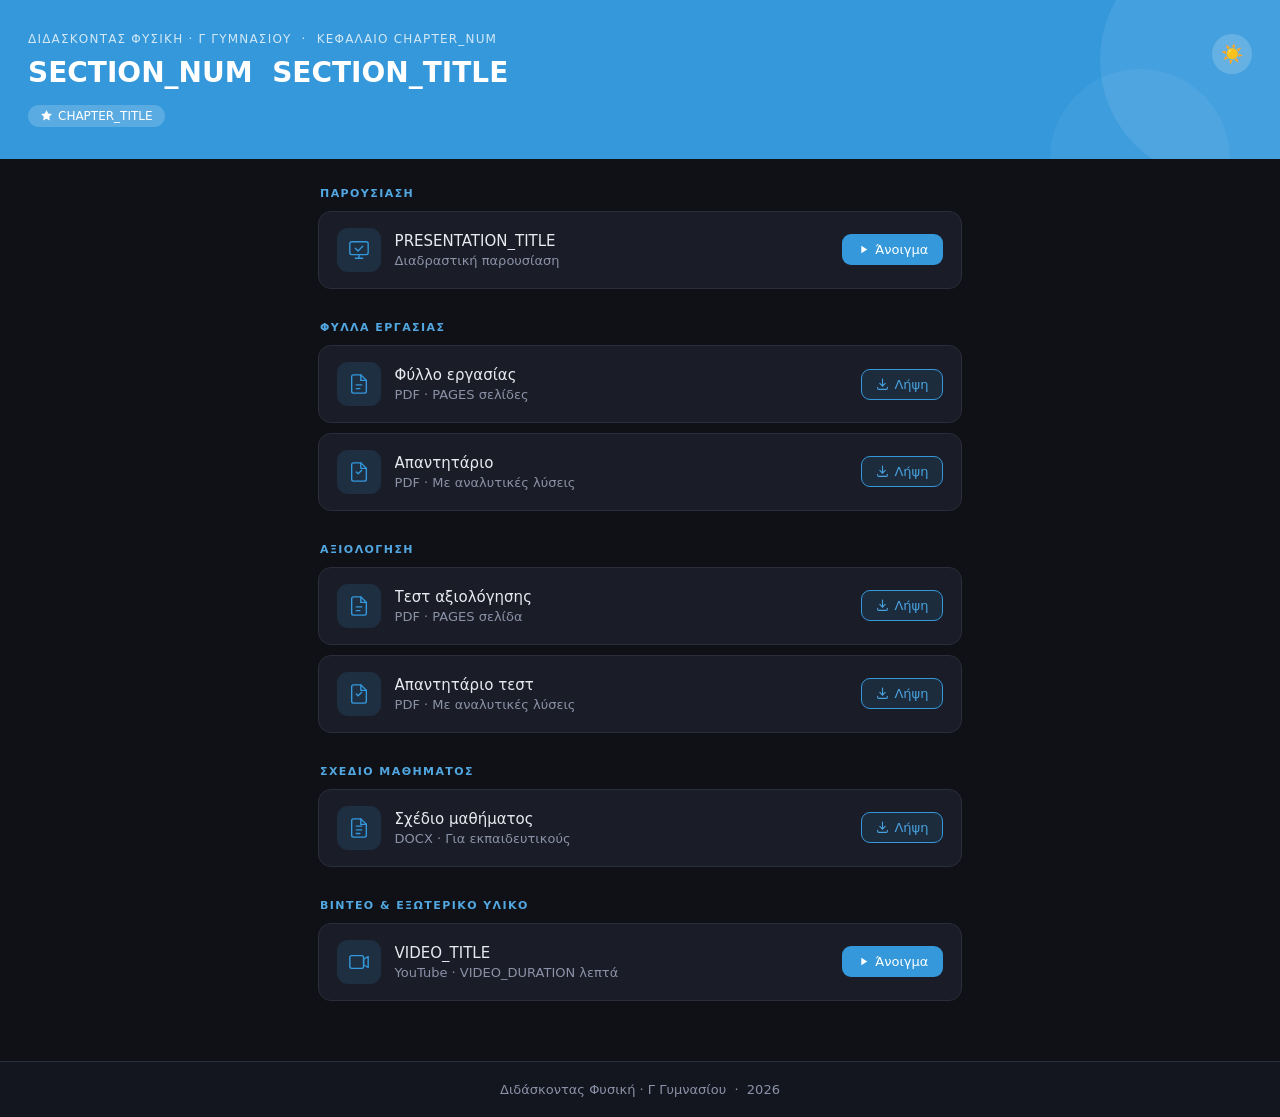
==== Template/index.html @ ab3e8b10 "new template - update 05-01 index" ====
<!DOCTYPE html>
<html lang="el" data-theme="dark">
<head>
<meta charset="UTF-8">
<meta name="viewport" content="width=device-width, initial-scale=1.0">
<title>SECTION_NUM SECTION_TITLE — Διδάσκοντας Φυσική · Γ Γυμνασίου</title>
<style>
  /* =====================================================
     ΟΔΗΓΙΕΣ ΠΡΟΣΑΡΜΟΓΗΣ
     =====================================================
     1. Άλλαξε το --chapter-color με το χρώμα του κεφαλαίου
     2. Συμπλήρωσε τα CHAPTER_* και SECTION_* placeholders
     3. Συμπλήρωσε τα αρχεία στα αντίστοιχα <ul> sections
     4. Διέγραψε sections που δεν χρειάζεσαι

     ΧΡΩΜΑΤΑ ΚΕΦΑΛΑΙΩΝ (από template.tex):
       Κεφ. 1: #3498DB  (Μπλε)
       Κεφ. 2: #2ECC71  (Πράσινο)
       Κεφ. 3: #E74C3C  (Κόκκινο)
       Κεφ. 4: #9B59B6  (Μοβ)
       Κεφ. 5: #F1C40F  (Κίτρινο)  → text dark: #7a6200
       Κεφ. 6: #E67E22  (Πορτοκαλί)
       Κεφ. 7: #1ABC9C  (Τιρκουάζ)
       Κεφ. 8: #EC7063  (Κοραλί)
  ===================================================== */

  :root {
    --chapter-color: #3498DB; /* ← ΑΛΛΑΞΕ ΕΔΩ */
  }

  /* ── LIGHT THEME ── */
  [data-theme="light"] {
    --bg:            #f0f2f5;
    --bg-card:       #ffffff;
    --bg-footer:     #ffffff;
    --border:        #e2e5ea;
    --text-primary:  #1a1a2e;
    --text-secondary:#6b7280;
    --text-label:    color-mix(in srgb, var(--chapter-color) 75%, #000);
    --shadow-hover:  color-mix(in srgb, var(--chapter-color) 15%, transparent);
    --btn-sec-text:  color-mix(in srgb, var(--chapter-color) 75%, #000);
    --btn-sec-bg:    color-mix(in srgb, var(--chapter-color) 10%, #fff);
    --icon-bg:       color-mix(in srgb, var(--chapter-color) 12%, #fff);
  }

  /* ── DARK THEME ── */
  [data-theme="dark"] {
    --bg:            #0f1117;
    --bg-card:       #1a1d27;
    --bg-footer:     #13151f;
    --border:        #2a2d3a;
    --text-primary:  #e8eaf0;
    --text-secondary:#8b92a8;
    --text-label:    color-mix(in srgb, var(--chapter-color) 85%, #fff);
    --shadow-hover:  color-mix(in srgb, var(--chapter-color) 20%, transparent);
    --btn-sec-text:  color-mix(in srgb, var(--chapter-color) 90%, #fff);
    --btn-sec-bg:    color-mix(in srgb, var(--chapter-color) 12%, #1a1d27);
    --icon-bg:       color-mix(in srgb, var(--chapter-color) 15%, #1a1d27);
  }

  *, *::before, *::after { box-sizing: border-box; margin: 0; padding: 0; }

  body {
    font-family: 'Segoe UI', system-ui, -apple-system, sans-serif;
    background: var(--bg);
    color: var(--text-primary);
    min-height: 100vh;
    display: flex;
    flex-direction: column;
    transition: background 0.25s, color 0.25s;
    font-size: 16px;
  }

  /* ── HEADER ── */
  .header {
    background: var(--chapter-color);
    color: #fff;
    padding: 2rem 1.75rem 2rem;
    position: relative;
    overflow: hidden;
  }

  /* Κεφ. 5 (κίτρινο): πρόσθεσε class="header header-dark-text" */
  .header-dark-text,
  .header-dark-text .badge { color: #7a6200; }
  .header-dark-text .badge { background: rgba(0,0,0,0.12); }
  .header-dark-text .theme-toggle { background: rgba(0,0,0,0.12); }

  .header::before {
    content: '';
    position: absolute;
    right: -60px; top: -60px;
    width: 240px; height: 240px;
    border-radius: 50%;
    background: rgba(255,255,255,0.08);
    pointer-events: none;
  }
  .header::after {
    content: '';
    position: absolute;
    right: 50px; bottom: -90px;
    width: 180px; height: 180px;
    border-radius: 50%;
    background: rgba(255,255,255,0.05);
    pointer-events: none;
  }

  .header-top {
    display: flex;
    justify-content: space-between;
    align-items: flex-start;
    gap: 1rem;
  }

  .header-text { flex: 1; position: relative; }

  .breadcrumb {
    font-size: 12px;
    letter-spacing: 0.1em;
    text-transform: uppercase;
    opacity: 0.78;
    margin-bottom: 0.55rem;
  }

  .header h1 {
    font-size: clamp(1.25rem, 4.5vw, 1.75rem);
    font-weight: 600;
    line-height: 1.3;
  }

  .header-meta {
    display: flex;
    align-items: center;
    gap: 0.5rem;
    margin-top: 0.85rem;
    position: relative;
  }

  .badge {
    display: inline-flex;
    align-items: center;
    gap: 5px;
    background: rgba(255,255,255,0.18);
    border-radius: 20px;
    padding: 4px 12px;
    font-size: 12px;
    font-weight: 500;
    color: #fff;
  }

  /* ── DARK/LIGHT TOGGLE ── */
  .theme-toggle {
    flex-shrink: 0;
    position: relative;
    z-index: 1;
    background: rgba(255,255,255,0.18);
    border: none;
    border-radius: 50%;
    width: 40px; height: 40px;
    cursor: pointer;
    display: flex;
    align-items: center;
    justify-content: center;
    font-size: 18px;
    transition: background 0.2s, transform 0.2s;
    margin-top: 2px;
  }
  .theme-toggle:hover {
    background: rgba(255,255,255,0.28);
    transform: scale(1.08);
  }

  /* ── MAIN ── */
  main {
    flex: 1;
    padding: 1.75rem;
    max-width: 700px;
    width: 100%;
    margin: 0 auto;
  }

  .section-group { margin-bottom: 2rem; }

  .section-label {
    font-size: 11px;
    font-weight: 700;
    letter-spacing: 0.13em;
    text-transform: uppercase;
    color: var(--text-label);
    margin-bottom: 0.7rem;
    padding-left: 2px;
  }

  /* ── FILE CARDS ── */
  .file-list {
    list-style: none;
    display: flex;
    flex-direction: column;
    gap: 0.6rem;
  }

  .file-card {
    background: var(--bg-card);
    border: 1px solid var(--border);
    border-radius: 13px;
    padding: 1rem 1.1rem;
    display: flex;
    align-items: center;
    gap: 14px;
    transition: border-color 0.15s, box-shadow 0.15s, background 0.25s;
  }

  .file-card:hover {
    border-color: var(--chapter-color);
    box-shadow: 0 2px 16px var(--shadow-hover);
  }

  .file-icon {
    width: 44px; height: 44px;
    border-radius: 11px;
    display: flex; align-items: center; justify-content: center;
    flex-shrink: 0;
    background: var(--icon-bg);
    transition: background 0.25s;
  }
  .file-icon svg { width: 22px; height: 22px; }

  .file-info { flex: 1; min-width: 0; }

  .file-name {
    font-size: 15px;
    font-weight: 500;
    color: var(--text-primary);
    white-space: nowrap;
    overflow: hidden;
    text-overflow: ellipsis;
    transition: color 0.25s;
  }

  .file-desc {
    font-size: 13px;
    color: var(--text-secondary);
    margin-top: 3px;
    transition: color 0.25s;
  }

  .file-actions { display: flex; gap: 7px; flex-shrink: 0; }

  .btn {
    display: inline-flex;
    align-items: center;
    gap: 5px;
    border-radius: 9px;
    padding: 7px 14px;
    font-size: 13px;
    font-weight: 500;
    cursor: pointer;
    text-decoration: none;
    transition: all 0.15s;
    white-space: nowrap;
    border: 1px solid transparent;
  }

  .btn-primary {
    background: var(--chapter-color);
    color: #fff;
  }
  .btn-primary:hover { filter: brightness(1.1); }

  .btn-secondary {
    background: var(--btn-sec-bg);
    color: var(--btn-sec-text);
    border-color: var(--chapter-color);
  }
  .btn-secondary:hover { filter: brightness(1.08); }

  /* ── FOOTER ── */
  footer {
    text-align: center;
    padding: 1.25rem;
    font-size: 13px;
    color: var(--text-secondary);
    border-top: 1px solid var(--border);
    background: var(--bg-footer);
    transition: background 0.25s, color 0.25s, border-color 0.25s;
  }
  footer a { color: var(--text-secondary); text-decoration: none; }
  footer a:hover { color: var(--chapter-color); }

  /* ── RESPONSIVE ── */
  @media (max-width: 480px) {
    .header { padding: 1.5rem 1.25rem; }
    main { padding: 1.25rem; }
    .file-name { font-size: 14px; }
    .btn { padding: 6px 11px; font-size: 12px; }
    .file-icon { width: 40px; height: 40px; }
  }
</style>
</head>
<body>

<!-- =====================================================
     HEADER
     Άλλαξε: CHAPTER_NUM, CHAPTER_TITLE, SECTION_NUM, SECTION_TITLE
     Για κεφ. 5 (κίτρινο): <header class="header header-dark-text">
     ===================================================== -->
<header class="header">
  <div class="header-top">
    <div class="header-text">
      <div class="breadcrumb">
        Διδάσκοντας Φυσική · Γ Γυμνασίου &nbsp;·&nbsp; Κεφάλαιο CHAPTER_NUM
      </div>
      <h1>SECTION_NUM &nbsp;SECTION_TITLE</h1>
      <div class="header-meta">
        <span class="badge">
          <svg viewBox="0 0 24 24" fill="none" width="13" height="13">
            <path d="M12 2l3.09 6.26L22 9.27l-5 4.87 1.18 6.88L12 17.77l-6.18 3.25L7 14.14 2 9.27l6.91-1.01L12 2z"
                  fill="currentColor"/>
          </svg>
          CHAPTER_TITLE
        </span>
      </div>
    </div>
    <button class="theme-toggle" id="themeToggle"
            aria-label="Εναλλαγή θέματος" title="Φωτεινό / Σκούρο">
      ☀️
    </button>
  </div>
</header>

<!-- =====================================================
     ΠΕΡΙΕΧΟΜΕΝΟ
     - Διέγραψε sections που δεν χρειάζεσαι
     - Παρουσιάσεις → btn-primary + "Άνοιγμα"
     - Downloadable  → btn-secondary + "Λήψη" + download attribute
     - Εξωτερικά     → btn-primary + target="_blank"
     ===================================================== -->
<main>

  <!-- ΠΑΡΟΥΣΙΑΣΗ (reveal.js) -->
  <div class="section-group">
    <div class="section-label">Παρουσίαση</div>
    <ul class="file-list">

      <li class="file-card">
        <div class="file-icon">
          <svg viewBox="0 0 24 24" fill="none">
            <rect x="2" y="3" width="20" height="14" rx="2"
                  stroke="var(--chapter-color)" stroke-width="1.5"/>
            <path d="M8 21h8M12 17v4"
                  stroke="var(--chapter-color)" stroke-width="1.5" stroke-linecap="round"/>
            <path d="M8 10l3 3 5-5"
                  stroke="var(--chapter-color)" stroke-width="1.5" stroke-linecap="round" stroke-linejoin="round"/>
          </svg>
        </div>
        <div class="file-info">
          <div class="file-name">PRESENTATION_TITLE</div>
          <div class="file-desc">Διαδραστική παρουσίαση</div>
        </div>
        <div class="file-actions">
          <a href="presentation.html" class="btn btn-primary">
            <svg viewBox="0 0 24 24" fill="currentColor" width="13" height="13">
              <path d="M8 5v14l11-7z"/>
            </svg>
            Άνοιγμα
          </a>
        </div>
      </li>

    </ul>
  </div>

  <!-- ΦΥΛΛΑ ΕΡΓΑΣΙΑΣ -->
  <div class="section-group">
    <div class="section-label">Φύλλα εργασίας</div>
    <ul class="file-list">

      <li class="file-card">
        <div class="file-icon">
          <svg viewBox="0 0 24 24" fill="none">
            <path d="M14 2H6a2 2 0 00-2 2v16a2 2 0 002 2h12a2 2 0 002-2V8z"
                  stroke="var(--chapter-color)" stroke-width="1.5"/>
            <path d="M14 2v6h6M9 13h6M9 17h4"
                  stroke="var(--chapter-color)" stroke-width="1.5" stroke-linecap="round"/>
          </svg>
        </div>
        <div class="file-info">
          <div class="file-name">Φύλλο εργασίας</div>
          <div class="file-desc">PDF · PAGES σελίδες</div>
        </div>
        <div class="file-actions">
          <a href="worksheet.pdf" download class="btn btn-secondary">
            <svg viewBox="0 0 24 24" fill="none" width="13" height="13"
                 stroke="currentColor" stroke-width="2" stroke-linecap="round">
              <path d="M12 2v13M7 10l5 5 5-5M3 17v2a2 2 0 002 2h14a2 2 0 002-2v-2"/>
            </svg>
            Λήψη
          </a>
        </div>
      </li>

      <li class="file-card">
        <div class="file-icon">
          <svg viewBox="0 0 24 24" fill="none">
            <path d="M14 2H6a2 2 0 00-2 2v16a2 2 0 002 2h12a2 2 0 002-2V8z"
                  stroke="var(--chapter-color)" stroke-width="1.5"/>
            <path d="M14 2v6h6M9 12l2 2 4-4"
                  stroke="var(--chapter-color)" stroke-width="1.5" stroke-linecap="round" stroke-linejoin="round"/>
          </svg>
        </div>
        <div class="file-info">
          <div class="file-name">Απαντητάριο</div>
          <div class="file-desc">PDF · Με αναλυτικές λύσεις</div>
        </div>
        <div class="file-actions">
          <a href="worksheet-answers.pdf" download class="btn btn-secondary">
            <svg viewBox="0 0 24 24" fill="none" width="13" height="13"
                 stroke="currentColor" stroke-width="2" stroke-linecap="round">
              <path d="M12 2v13M7 10l5 5 5-5M3 17v2a2 2 0 002 2h14a2 2 0 002-2v-2"/>
            </svg>
            Λήψη
          </a>
        </div>
      </li>

    </ul>
  </div>

  <!-- ΑΞΙΟΛΟΓΗΣΗ -->
  <div class="section-group">
    <div class="section-label">Αξιολόγηση</div>
    <ul class="file-list">

      <li class="file-card">
        <div class="file-icon">
          <svg viewBox="0 0 24 24" fill="none">
            <path d="M14 2H6a2 2 0 00-2 2v16a2 2 0 002 2h12a2 2 0 002-2V8z"
                  stroke="var(--chapter-color)" stroke-width="1.5"/>
            <path d="M14 2v6h6M9 13h6M9 17h4"
                  stroke="var(--chapter-color)" stroke-width="1.5" stroke-linecap="round"/>
          </svg>
        </div>
        <div class="file-info">
          <div class="file-name">Τεστ αξιολόγησης</div>
          <div class="file-desc">PDF · PAGES σελίδα</div>
        </div>
        <div class="file-actions">
          <a href="test.pdf" download class="btn btn-secondary">
            <svg viewBox="0 0 24 24" fill="none" width="13" height="13"
                 stroke="currentColor" stroke-width="2" stroke-linecap="round">
              <path d="M12 2v13M7 10l5 5 5-5M3 17v2a2 2 0 002 2h14a2 2 0 002-2v-2"/>
            </svg>
            Λήψη
          </a>
        </div>
      </li>

      <li class="file-card">
        <div class="file-icon">
          <svg viewBox="0 0 24 24" fill="none">
            <path d="M14 2H6a2 2 0 00-2 2v16a2 2 0 002 2h12a2 2 0 002-2V8z"
                  stroke="var(--chapter-color)" stroke-width="1.5"/>
            <path d="M14 2v6h6M9 12l2 2 4-4"
                  stroke="var(--chapter-color)" stroke-width="1.5" stroke-linecap="round" stroke-linejoin="round"/>
          </svg>
        </div>
        <div class="file-info">
          <div class="file-name">Απαντητάριο τεστ</div>
          <div class="file-desc">PDF · Με αναλυτικές λύσεις</div>
        </div>
        <div class="file-actions">
          <a href="test-answers.pdf" download class="btn btn-secondary">
            <svg viewBox="0 0 24 24" fill="none" width="13" height="13"
                 stroke="currentColor" stroke-width="2" stroke-linecap="round">
              <path d="M12 2v13M7 10l5 5 5-5M3 17v2a2 2 0 002 2h14a2 2 0 002-2v-2"/>
            </svg>
            Λήψη
          </a>
        </div>
      </li>

    </ul>
  </div>

  <!-- ΣΧΕΔΙΟ ΜΑΘΗΜΑΤΟΣ -->
  <div class="section-group">
    <div class="section-label">Σχέδιο μαθήματος</div>
    <ul class="file-list">

      <li class="file-card">
        <div class="file-icon">
          <svg viewBox="0 0 24 24" fill="none">
            <path d="M14 2H6a2 2 0 00-2 2v16a2 2 0 002 2h12a2 2 0 002-2V8z"
                  stroke="var(--chapter-color)" stroke-width="1.5"/>
            <path d="M14 2v6h6M9 10h6M9 14h6M9 18h4"
                  stroke="var(--chapter-color)" stroke-width="1.5" stroke-linecap="round"/>
          </svg>
        </div>
        <div class="file-info">
          <div class="file-name">Σχέδιο μαθήματος</div>
          <div class="file-desc">DOCX · Για εκπαιδευτικούς</div>
        </div>
        <div class="file-actions">
          <a href="lesson-plan.docx" download class="btn btn-secondary">
            <svg viewBox="0 0 24 24" fill="none" width="13" height="13"
                 stroke="currentColor" stroke-width="2" stroke-linecap="round">
              <path d="M12 2v13M7 10l5 5 5-5M3 17v2a2 2 0 002 2h14a2 2 0 002-2v-2"/>
            </svg>
            Λήψη
          </a>
        </div>
      </li>

    </ul>
  </div>

  <!-- ΒΙΝΤΕΟ / ΕΞΩΤΕΡΙΚΟ ΥΛΙΚΟ -->
  <div class="section-group">
    <div class="section-label">Βίντεο &amp; Εξωτερικό υλικό</div>
    <ul class="file-list">

      <li class="file-card">
        <div class="file-icon">
          <svg viewBox="0 0 24 24" fill="none">
            <rect x="2" y="5" width="15" height="14" rx="2"
                  stroke="var(--chapter-color)" stroke-width="1.5"/>
            <path d="M17 9l5-3v12l-5-3V9z"
                  stroke="var(--chapter-color)" stroke-width="1.5" stroke-linejoin="round"/>
          </svg>
        </div>
        <div class="file-info">
          <div class="file-name">VIDEO_TITLE</div>
          <div class="file-desc">YouTube · VIDEO_DURATION λεπτά</div>
        </div>
        <div class="file-actions">
          <a href="VIDEO_URL" target="_blank" rel="noopener" class="btn btn-primary">
            <svg viewBox="0 0 24 24" fill="currentColor" width="13" height="13">
              <path d="M8 5v14l11-7z"/>
            </svg>
            Άνοιγμα
          </a>
        </div>
      </li>

    </ul>
  </div>

</main>

<footer>
  <a href="https://emnik.github.io/physics-gym-c/">Διδάσκοντας Φυσική · Γ Γυμνασίου</a>
  &nbsp;·&nbsp; 2026
</footer>

<script>
  const toggle = document.getElementById('themeToggle');
  const html   = document.documentElement;

  // Φόρτωση αποθηκευμένης προτίμησης — αλλιώς dark (default)
  const saved = localStorage.getItem('pgc-theme');
  if (saved) {
    html.setAttribute('data-theme', saved);
  }
  // Ενημέρωση εικονιδίου με βάση το τρέχον theme
  toggle.textContent = html.getAttribute('data-theme') === 'dark' ? '☀️' : '🌙';

  toggle.addEventListener('click', () => {
    const current = html.getAttribute('data-theme');
    const next    = current === 'dark' ? 'light' : 'dark';
    html.setAttribute('data-theme', next);
    toggle.textContent = next === 'dark' ? '☀️' : '🌙';
    localStorage.setItem('pgc-theme', next);
  });
</script>

</body>
</html>
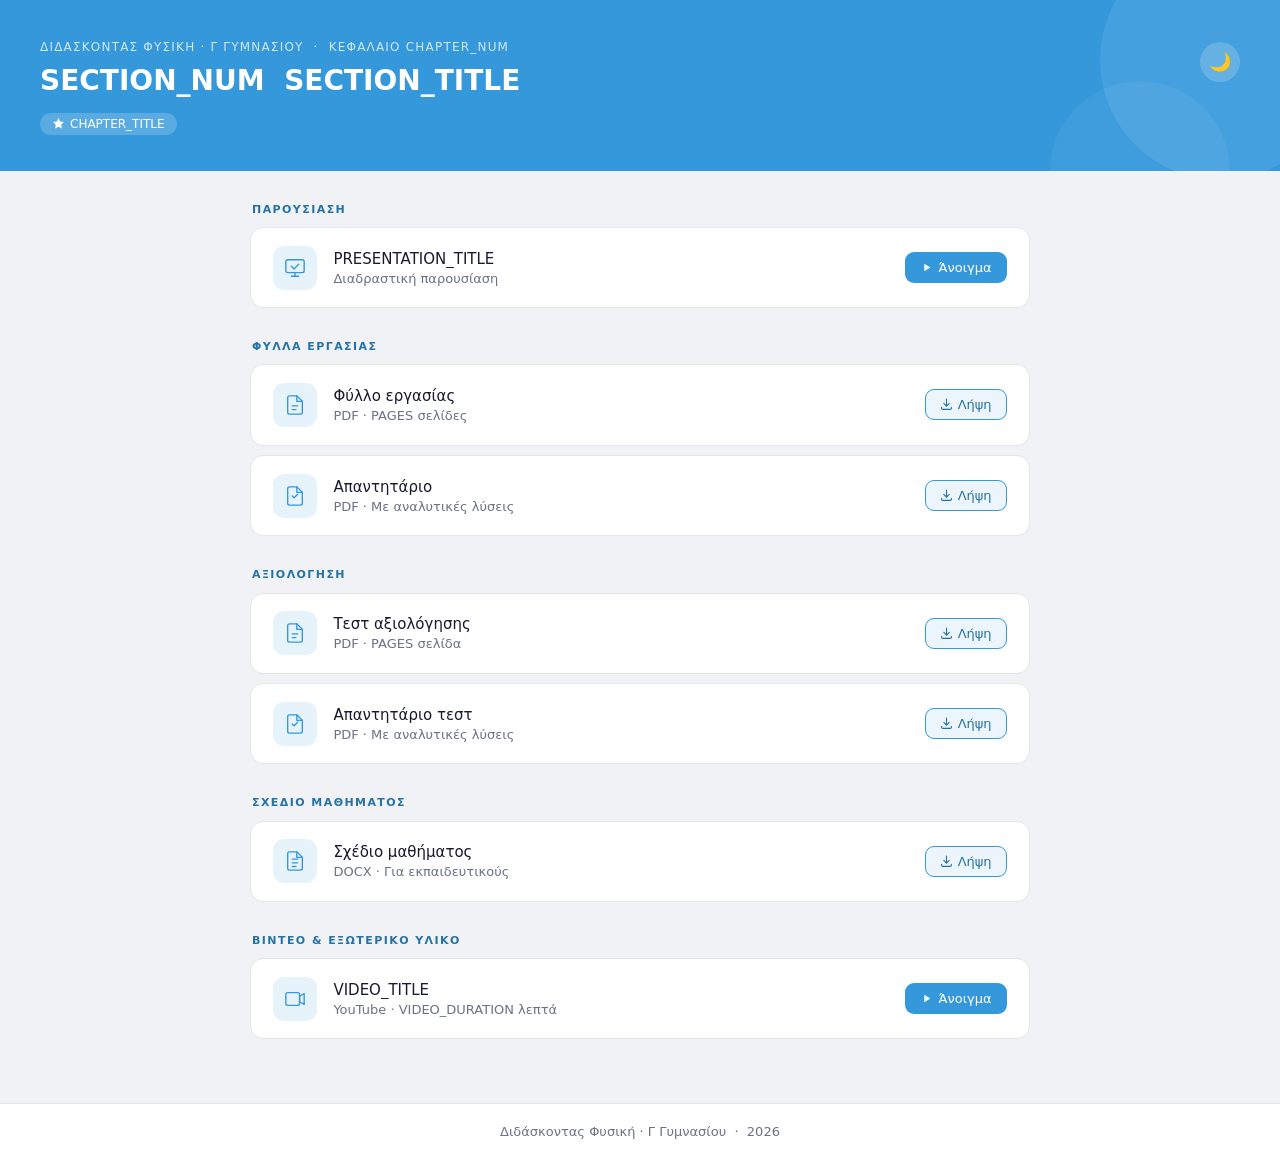
==== commit 6df37d06: "template updated - 05-01 index updated" ====
--- a/Template/index.html
+++ b/Template/index.html
@@ -1,5 +1,5 @@
 <!DOCTYPE html>
-<html lang="el" data-theme="dark">
+<html lang="el">
 <head>
 <meta charset="UTF-8">
 <meta name="viewport" content="width=device-width, initial-scale=1.0">
@@ -68,8 +68,9 @@
     display: flex;
     flex-direction: column;
     transition: background 0.25s, color 0.25s;
-    font-size: 16px;
-  }
+    font-size: 15px;
+  }
+  @media (min-width: 600px) { body { font-size: 16px; } }
 
   /* ── HEADER ── */
   .header {
@@ -79,8 +80,11 @@
     position: relative;
     overflow: hidden;
   }
-
-  /* Κεφ. 5 (κίτρινο): πρόσθεσε class="header header-dark-text" */
+  @media (min-width: 600px) {
+    .header { padding: 2.5rem 2.5rem 2.25rem; }
+    .header h1 { font-size: 2rem; }
+    .breadcrumb { font-size: 13px; }
+  }
   .header-dark-text,
   .header-dark-text .badge { color: #7a6200; }
   .header-dark-text .badge { background: rgba(0,0,0,0.12); }
@@ -173,10 +177,13 @@
   /* ── MAIN ── */
   main {
     flex: 1;
-    padding: 1.75rem;
-    max-width: 700px;
+    padding: 1.5rem;
+    max-width: 860px;
     width: 100%;
     margin: 0 auto;
+  }
+  @media (min-width: 600px) {
+    main { padding: 2rem 2.5rem; }
   }
 
   .section-group { margin-bottom: 2rem; }
@@ -208,6 +215,13 @@
     align-items: center;
     gap: 14px;
     transition: border-color 0.15s, box-shadow 0.15s, background 0.25s;
+  }
+  @media (min-width: 600px) {
+    .file-card { padding: 1.1rem 1.4rem; gap: 16px; }
+    .file-name { font-size: 16px; }
+    .file-desc { font-size: 14px; }
+    .file-icon { width: 48px; height: 48px; border-radius: 12px; }
+    .btn       { padding: 8px 16px; font-size: 14px; }
   }
 
   .file-card:hover {
@@ -556,13 +570,22 @@
   const toggle = document.getElementById('themeToggle');
   const html   = document.documentElement;
 
-  // Φόρτωση αποθηκευμένης προτίμησης — αλλιώς dark (default)
-  const saved = localStorage.getItem('pgc-theme');
-  if (saved) {
-    html.setAttribute('data-theme', saved);
-  }
-  // Ενημέρωση εικονιδίου με βάση το τρέχον theme
-  toggle.textContent = html.getAttribute('data-theme') === 'dark' ? '☀️' : '🌙';
+  // Προτεραιότητα: 1) αποθηκευμένη επιλογή χρήστη, 2) ρύθμιση συσκευής
+  const saved  = localStorage.getItem('pgc-theme');
+  const system = window.matchMedia('(prefers-color-scheme: dark)').matches ? 'dark' : 'light';
+  const active = saved || system;
+
+  html.setAttribute('data-theme', active);
+  toggle.textContent = active === 'dark' ? '☀️' : '🌙';
+
+  // Αν αλλάξουν οι ρυθμίσεις συσκευής και ο χρήστης δεν έχει επιλέξει χειροκίνητα
+  window.matchMedia('(prefers-color-scheme: dark)').addEventListener('change', e => {
+    if (!localStorage.getItem('pgc-theme')) {
+      const next = e.matches ? 'dark' : 'light';
+      html.setAttribute('data-theme', next);
+      toggle.textContent = next === 'dark' ? '☀️' : '🌙';
+    }
+  });
 
   toggle.addEventListener('click', () => {
     const current = html.getAttribute('data-theme');
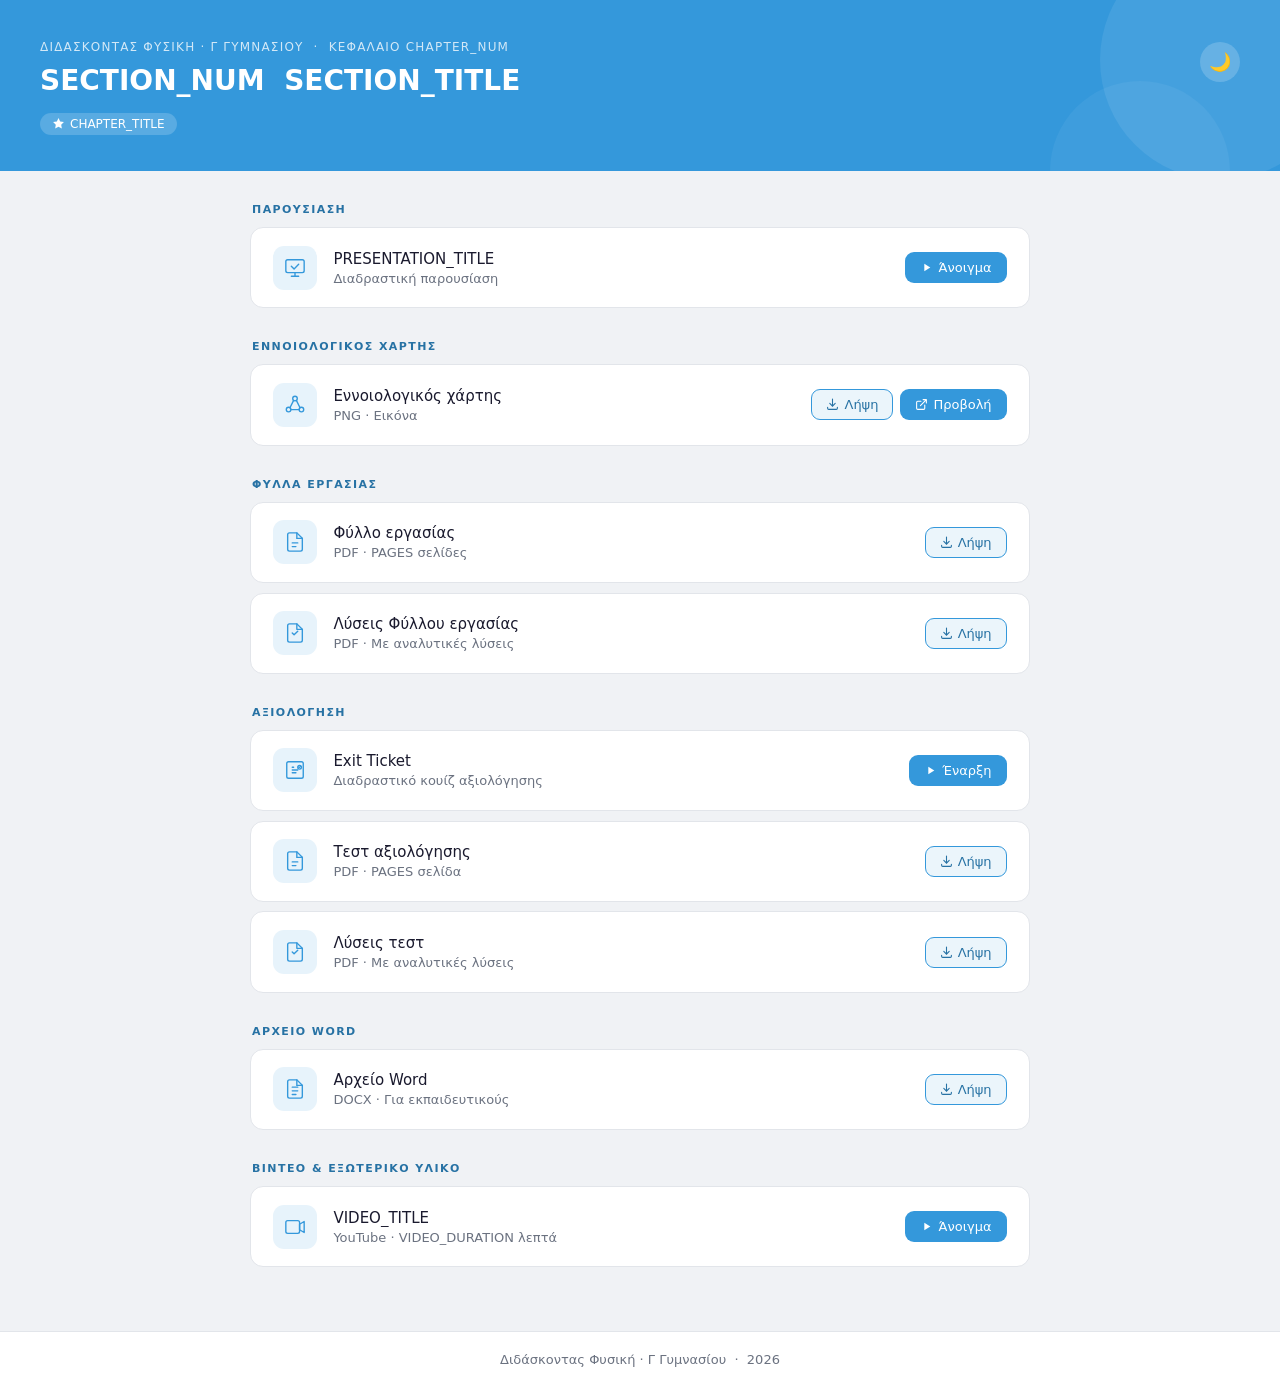
==== commit cd728ae6: "- Update template with exit ticket quiz and concept map - Add 05-01 concept map - Rename quiz file t" ====
--- a/Template/index.html
+++ b/Template/index.html
@@ -384,6 +384,53 @@
     </ul>
   </div>
 
+  <!-- ΕΝΝΟΙΟΛΟΓΙΚΟΣ ΧΑΡΤΗΣ -->
+  <div class="section-group">
+    <div class="section-label">Εννοιολογικός χάρτης</div>
+    <ul class="file-list">
+
+      <li class="file-card">
+        <div class="file-icon">
+          <svg viewBox="0 0 24 24" fill="none">
+            <circle cx="12" cy="5" r="2.5"
+                    stroke="var(--chapter-color)" stroke-width="1.5"/>
+            <circle cx="5" cy="17" r="2.5"
+                    stroke="var(--chapter-color)" stroke-width="1.5"/>
+            <circle cx="19" cy="17" r="2.5"
+                    stroke="var(--chapter-color)" stroke-width="1.5"/>
+            <line x1="10.5" y1="7" x2="6.5" y2="15"
+                  stroke="var(--chapter-color)" stroke-width="1.5" stroke-linecap="round"/>
+            <line x1="13.5" y1="7" x2="17.5" y2="15"
+                  stroke="var(--chapter-color)" stroke-width="1.5" stroke-linecap="round"/>
+            <line x1="7.5" y1="17" x2="16.5" y2="17"
+                  stroke="var(--chapter-color)" stroke-width="1.5" stroke-linecap="round"/>
+          </svg>
+        </div>
+        <div class="file-info">
+          <div class="file-name">Εννοιολογικός χάρτης</div>
+          <div class="file-desc">PNG · Εικόνα</div>
+        </div>
+        <div class="file-actions">
+          <a href="concept-map.png" download class="btn btn-secondary">
+            <svg viewBox="0 0 24 24" fill="none" width="13" height="13"
+                stroke="currentColor" stroke-width="2" stroke-linecap="round">
+              <path d="M12 2v13M7 10l5 5 5-5M3 17v2a2 2 0 002 2h14a2 2 0 002-2v-2"/>
+            </svg>
+            Λήψη
+          </a>
+          <a href="concept-map.png" target="_blank" rel="noopener" class="btn btn-primary">
+            <svg viewBox="0 0 24 24" fill="none" width="13" height="13"
+                stroke="currentColor" stroke-width="2" stroke-linecap="round" stroke-linejoin="round">
+              <path d="M18 13v6a2 2 0 01-2 2H5a2 2 0 01-2-2V8a2 2 0 012-2h6M15 3h6v6M10 14L21 3"/>
+            </svg>
+            Προβολή
+          </a>
+        </div>
+      </li>
+
+    </ul>
+  </div>
+
   <!-- ΦΥΛΛΑ ΕΡΓΑΣΙΑΣ -->
   <div class="section-group">
     <div class="section-label">Φύλλα εργασίας</div>
@@ -423,7 +470,7 @@
           </svg>
         </div>
         <div class="file-info">
-          <div class="file-name">Απαντητάριο</div>
+          <div class="file-name">Λύσεις Φύλλου εργασίας</div>
           <div class="file-desc">PDF · Με αναλυτικές λύσεις</div>
         </div>
         <div class="file-actions">
@@ -445,6 +492,34 @@
     <div class="section-label">Αξιολόγηση</div>
     <ul class="file-list">
 
+    <li class="file-card">
+      <div class="file-icon">
+        <svg viewBox="0 0 24 24" fill="none">
+          <rect x="3" y="3" width="18" height="18" rx="2"
+                stroke="var(--chapter-color)" stroke-width="1.5"/>
+          <path d="M9 9h1.5M9 12h6M9 15h4"
+                stroke="var(--chapter-color)" stroke-width="1.5" stroke-linecap="round"/>
+          <circle cx="17" cy="9" r="2"
+                  stroke="var(--chapter-color)" stroke-width="1.5"/>
+          <path d="M15.8 8.5l.8.8 1.4-1.4"
+                stroke="var(--chapter-color)" stroke-width="1.2" stroke-linecap="round" stroke-linejoin="round"/>
+        </svg>
+      </div>
+      <div class="file-info">
+        <div class="file-name">Exit Ticket</div>
+        <div class="file-desc">Διαδραστικό κουίζ αξιολόγησης</div>
+      </div>
+      <div class="file-actions">
+        <a href="https://vicajilau.github.io/quizdy/?data=https://raw.githubusercontent.com/emnik/physics-gym-c/refs/heads/main/05-chapter/05-01/exit_ticket.quiz"
+          target="_blank" rel="noopener" class="btn btn-primary">
+          <svg viewBox="0 0 24 24" fill="currentColor" width="13" height="13">
+            <path d="M8 5v14l11-7z"/>
+          </svg>
+          Έναρξη
+        </a>
+      </div>
+    </li>
+
       <li class="file-card">
         <div class="file-icon">
           <svg viewBox="0 0 24 24" fill="none">
@@ -479,7 +554,7 @@
           </svg>
         </div>
         <div class="file-info">
-          <div class="file-name">Απαντητάριο τεστ</div>
+          <div class="file-name">Λύσεις τεστ</div>
           <div class="file-desc">PDF · Με αναλυτικές λύσεις</div>
         </div>
         <div class="file-actions">
@@ -493,12 +568,14 @@
         </div>
       </li>
 
+      
+
     </ul>
   </div>
 
   <!-- ΣΧΕΔΙΟ ΜΑΘΗΜΑΤΟΣ -->
   <div class="section-group">
-    <div class="section-label">Σχέδιο μαθήματος</div>
+    <div class="section-label">Αρχείο Word</div>
     <ul class="file-list">
 
       <li class="file-card">
@@ -511,11 +588,11 @@
           </svg>
         </div>
         <div class="file-info">
-          <div class="file-name">Σχέδιο μαθήματος</div>
+          <div class="file-name">Αρχείο Word</div>
           <div class="file-desc">DOCX · Για εκπαιδευτικούς</div>
         </div>
         <div class="file-actions">
-          <a href="lesson-plan.docx" download class="btn btn-secondary">
+          <a href=word-document.docx" download class="btn btn-secondary">
             <svg viewBox="0 0 24 24" fill="none" width="13" height="13"
                  stroke="currentColor" stroke-width="2" stroke-linecap="round">
               <path d="M12 2v13M7 10l5 5 5-5M3 17v2a2 2 0 002 2h14a2 2 0 002-2v-2"/>
@@ -524,7 +601,6 @@
           </a>
         </div>
       </li>
-
     </ul>
   </div>
 
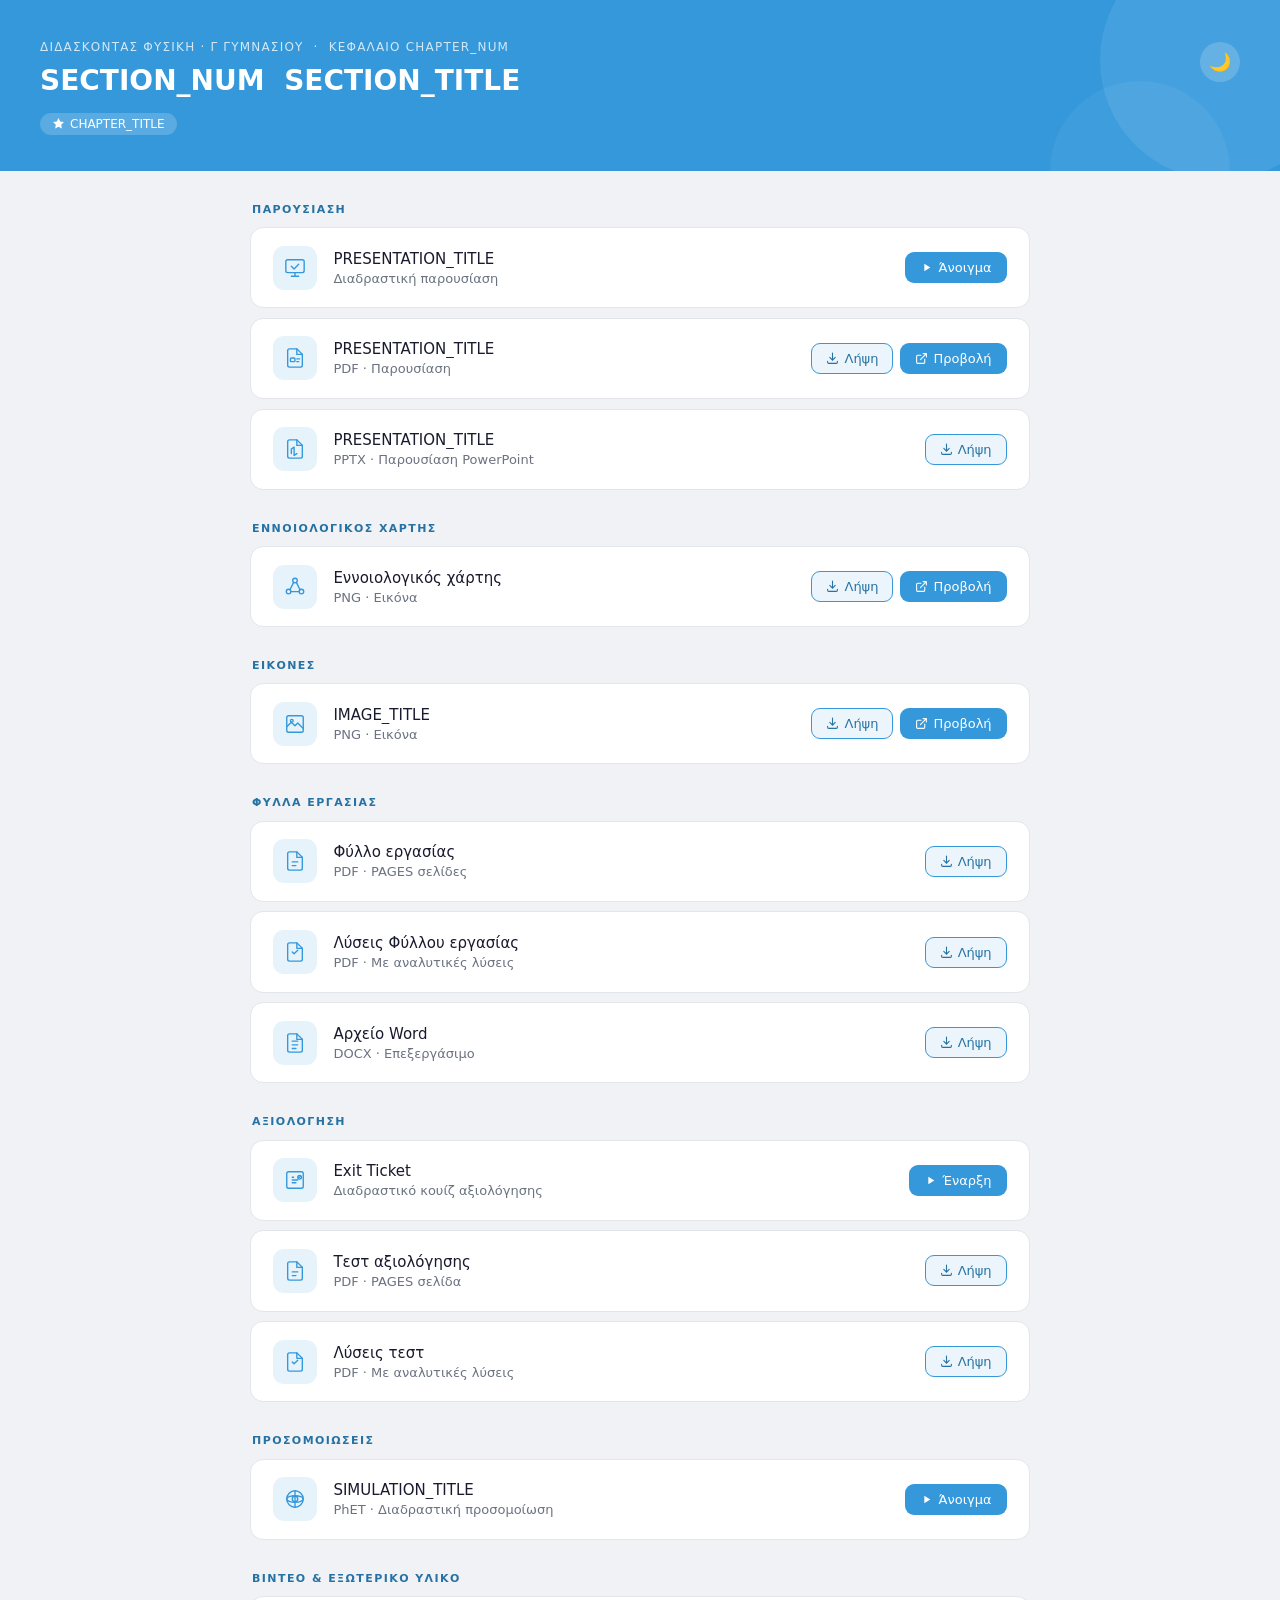
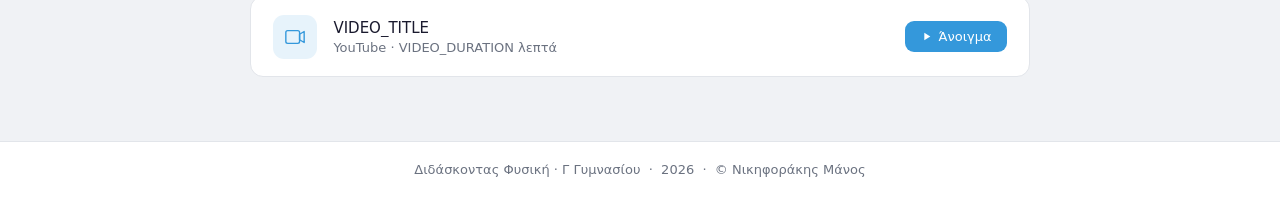
==== commit 8d9d7614: "- update template - added simulation section to 05-01" ====
--- a/Template/index.html
+++ b/Template/index.html
@@ -1,676 +1,778 @@
 <!DOCTYPE html>
 <html lang="el">
+
 <head>
-<meta charset="UTF-8">
-<meta name="viewport" content="width=device-width, initial-scale=1.0">
-<title>SECTION_NUM SECTION_TITLE — Διδάσκοντας Φυσική · Γ Γυμνασίου</title>
-<style>
-  /* =====================================================
-     ΟΔΗΓΙΕΣ ΠΡΟΣΑΡΜΟΓΗΣ
-     =====================================================
-     1. Άλλαξε το --chapter-color με το χρώμα του κεφαλαίου
-     2. Συμπλήρωσε τα CHAPTER_* και SECTION_* placeholders
-     3. Συμπλήρωσε τα αρχεία στα αντίστοιχα <ul> sections
-     4. Διέγραψε sections που δεν χρειάζεσαι
-
-     ΧΡΩΜΑΤΑ ΚΕΦΑΛΑΙΩΝ (από template.tex):
-       Κεφ. 1: #3498DB  (Μπλε)
-       Κεφ. 2: #2ECC71  (Πράσινο)
-       Κεφ. 3: #E74C3C  (Κόκκινο)
-       Κεφ. 4: #9B59B6  (Μοβ)
-       Κεφ. 5: #F1C40F  (Κίτρινο)  → text dark: #7a6200
-       Κεφ. 6: #E67E22  (Πορτοκαλί)
-       Κεφ. 7: #1ABC9C  (Τιρκουάζ)
-       Κεφ. 8: #EC7063  (Κοραλί)
-  ===================================================== */
-
-  :root {
-    --chapter-color: #3498DB; /* ← ΑΛΛΑΞΕ ΕΔΩ */
-  }
-
-  /* ── LIGHT THEME ── */
-  [data-theme="light"] {
-    --bg:            #f0f2f5;
-    --bg-card:       #ffffff;
-    --bg-footer:     #ffffff;
-    --border:        #e2e5ea;
-    --text-primary:  #1a1a2e;
-    --text-secondary:#6b7280;
-    --text-label:    color-mix(in srgb, var(--chapter-color) 75%, #000);
-    --shadow-hover:  color-mix(in srgb, var(--chapter-color) 15%, transparent);
-    --btn-sec-text:  color-mix(in srgb, var(--chapter-color) 75%, #000);
-    --btn-sec-bg:    color-mix(in srgb, var(--chapter-color) 10%, #fff);
-    --icon-bg:       color-mix(in srgb, var(--chapter-color) 12%, #fff);
-  }
-
-  /* ── DARK THEME ── */
-  [data-theme="dark"] {
-    --bg:            #0f1117;
-    --bg-card:       #1a1d27;
-    --bg-footer:     #13151f;
-    --border:        #2a2d3a;
-    --text-primary:  #e8eaf0;
-    --text-secondary:#8b92a8;
-    --text-label:    color-mix(in srgb, var(--chapter-color) 85%, #fff);
-    --shadow-hover:  color-mix(in srgb, var(--chapter-color) 20%, transparent);
-    --btn-sec-text:  color-mix(in srgb, var(--chapter-color) 90%, #fff);
-    --btn-sec-bg:    color-mix(in srgb, var(--chapter-color) 12%, #1a1d27);
-    --icon-bg:       color-mix(in srgb, var(--chapter-color) 15%, #1a1d27);
-  }
-
-  *, *::before, *::after { box-sizing: border-box; margin: 0; padding: 0; }
-
-  body {
-    font-family: 'Segoe UI', system-ui, -apple-system, sans-serif;
-    background: var(--bg);
-    color: var(--text-primary);
-    min-height: 100vh;
-    display: flex;
-    flex-direction: column;
-    transition: background 0.25s, color 0.25s;
-    font-size: 15px;
-  }
-  @media (min-width: 600px) { body { font-size: 16px; } }
-
-  /* ── HEADER ── */
-  .header {
-    background: var(--chapter-color);
-    color: #fff;
-    padding: 2rem 1.75rem 2rem;
-    position: relative;
-    overflow: hidden;
-  }
-  @media (min-width: 600px) {
-    .header { padding: 2.5rem 2.5rem 2.25rem; }
-    .header h1 { font-size: 2rem; }
-    .breadcrumb { font-size: 13px; }
-  }
-  .header-dark-text,
-  .header-dark-text .badge { color: #7a6200; }
-  .header-dark-text .badge { background: rgba(0,0,0,0.12); }
-  .header-dark-text .theme-toggle { background: rgba(0,0,0,0.12); }
-
-  .header::before {
-    content: '';
-    position: absolute;
-    right: -60px; top: -60px;
-    width: 240px; height: 240px;
-    border-radius: 50%;
-    background: rgba(255,255,255,0.08);
-    pointer-events: none;
-  }
-  .header::after {
-    content: '';
-    position: absolute;
-    right: 50px; bottom: -90px;
-    width: 180px; height: 180px;
-    border-radius: 50%;
-    background: rgba(255,255,255,0.05);
-    pointer-events: none;
-  }
-
-  .header-top {
-    display: flex;
-    justify-content: space-between;
-    align-items: flex-start;
-    gap: 1rem;
-  }
-
-  .header-text { flex: 1; position: relative; }
-
-  .breadcrumb {
-    font-size: 12px;
-    letter-spacing: 0.1em;
-    text-transform: uppercase;
-    opacity: 0.78;
-    margin-bottom: 0.55rem;
-  }
-
-  .header h1 {
-    font-size: clamp(1.25rem, 4.5vw, 1.75rem);
-    font-weight: 600;
-    line-height: 1.3;
-  }
-
-  .header-meta {
-    display: flex;
-    align-items: center;
-    gap: 0.5rem;
-    margin-top: 0.85rem;
-    position: relative;
-  }
-
-  .badge {
-    display: inline-flex;
-    align-items: center;
-    gap: 5px;
-    background: rgba(255,255,255,0.18);
-    border-radius: 20px;
-    padding: 4px 12px;
-    font-size: 12px;
-    font-weight: 500;
-    color: #fff;
-  }
-
-  /* ── DARK/LIGHT TOGGLE ── */
-  .theme-toggle {
-    flex-shrink: 0;
-    position: relative;
-    z-index: 1;
-    background: rgba(255,255,255,0.18);
-    border: none;
-    border-radius: 50%;
-    width: 40px; height: 40px;
-    cursor: pointer;
-    display: flex;
-    align-items: center;
-    justify-content: center;
-    font-size: 18px;
-    transition: background 0.2s, transform 0.2s;
-    margin-top: 2px;
-  }
-  .theme-toggle:hover {
-    background: rgba(255,255,255,0.28);
-    transform: scale(1.08);
-  }
-
-  /* ── MAIN ── */
-  main {
-    flex: 1;
-    padding: 1.5rem;
-    max-width: 860px;
-    width: 100%;
-    margin: 0 auto;
-  }
-  @media (min-width: 600px) {
-    main { padding: 2rem 2.5rem; }
-  }
-
-  .section-group { margin-bottom: 2rem; }
-
-  .section-label {
-    font-size: 11px;
-    font-weight: 700;
-    letter-spacing: 0.13em;
-    text-transform: uppercase;
-    color: var(--text-label);
-    margin-bottom: 0.7rem;
-    padding-left: 2px;
-  }
-
-  /* ── FILE CARDS ── */
-  .file-list {
-    list-style: none;
-    display: flex;
-    flex-direction: column;
-    gap: 0.6rem;
-  }
-
-  .file-card {
-    background: var(--bg-card);
-    border: 1px solid var(--border);
-    border-radius: 13px;
-    padding: 1rem 1.1rem;
-    display: flex;
-    align-items: center;
-    gap: 14px;
-    transition: border-color 0.15s, box-shadow 0.15s, background 0.25s;
-  }
-  @media (min-width: 600px) {
-    .file-card { padding: 1.1rem 1.4rem; gap: 16px; }
-    .file-name { font-size: 16px; }
-    .file-desc { font-size: 14px; }
-    .file-icon { width: 48px; height: 48px; border-radius: 12px; }
-    .btn       { padding: 8px 16px; font-size: 14px; }
-  }
-
-  .file-card:hover {
-    border-color: var(--chapter-color);
-    box-shadow: 0 2px 16px var(--shadow-hover);
-  }
-
-  .file-icon {
-    width: 44px; height: 44px;
-    border-radius: 11px;
-    display: flex; align-items: center; justify-content: center;
-    flex-shrink: 0;
-    background: var(--icon-bg);
-    transition: background 0.25s;
-  }
-  .file-icon svg { width: 22px; height: 22px; }
-
-  .file-info { flex: 1; min-width: 0; }
-
-  .file-name {
-    font-size: 15px;
-    font-weight: 500;
-    color: var(--text-primary);
-    white-space: nowrap;
-    overflow: hidden;
-    text-overflow: ellipsis;
-    transition: color 0.25s;
-  }
-
-  .file-desc {
-    font-size: 13px;
-    color: var(--text-secondary);
-    margin-top: 3px;
-    transition: color 0.25s;
-  }
-
-  .file-actions { display: flex; gap: 7px; flex-shrink: 0; }
-
-  .btn {
-    display: inline-flex;
-    align-items: center;
-    gap: 5px;
-    border-radius: 9px;
-    padding: 7px 14px;
-    font-size: 13px;
-    font-weight: 500;
-    cursor: pointer;
-    text-decoration: none;
-    transition: all 0.15s;
-    white-space: nowrap;
-    border: 1px solid transparent;
-  }
-
-  .btn-primary {
-    background: var(--chapter-color);
-    color: #fff;
-  }
-  .btn-primary:hover { filter: brightness(1.1); }
-
-  .btn-secondary {
-    background: var(--btn-sec-bg);
-    color: var(--btn-sec-text);
-    border-color: var(--chapter-color);
-  }
-  .btn-secondary:hover { filter: brightness(1.08); }
-
-  /* ── FOOTER ── */
-  footer {
-    text-align: center;
-    padding: 1.25rem;
-    font-size: 13px;
-    color: var(--text-secondary);
-    border-top: 1px solid var(--border);
-    background: var(--bg-footer);
-    transition: background 0.25s, color 0.25s, border-color 0.25s;
-  }
-  footer a { color: var(--text-secondary); text-decoration: none; }
-  footer a:hover { color: var(--chapter-color); }
-
-  /* ── RESPONSIVE ── */
-  @media (max-width: 480px) {
-    .header { padding: 1.5rem 1.25rem; }
-    main { padding: 1.25rem; }
-    .file-name { font-size: 14px; }
-    .btn { padding: 6px 11px; font-size: 12px; }
-    .file-icon { width: 40px; height: 40px; }
-  }
-</style>
+  <meta charset="UTF-8">
+  <meta name="viewport" content="width=device-width, initial-scale=1.0">
+  <title>SECTION_NUM SECTION_TITLE — Διδάσκοντας Φυσική · Γ Γυμνασίου</title>
+  <style>
+    :root {
+      --chapter-color: #3498DB;
+    }
+
+    [data-theme="light"] {
+      --bg: #f0f2f5;
+      --bg-card: #ffffff;
+      --bg-footer: #ffffff;
+      --border: #e2e5ea;
+      --text-primary: #1a1a2e;
+      --text-secondary: #6b7280;
+      --text-label: color-mix(in srgb, var(--chapter-color) 75%, #000);
+      --shadow-hover: color-mix(in srgb, var(--chapter-color) 15%, transparent);
+      --btn-sec-text: color-mix(in srgb, var(--chapter-color) 75%, #000);
+      --btn-sec-bg: color-mix(in srgb, var(--chapter-color) 10%, #fff);
+      --icon-bg: color-mix(in srgb, var(--chapter-color) 12%, #fff);
+    }
+
+    [data-theme="dark"] {
+      --bg: #0f1117;
+      --bg-card: #1a1d27;
+      --bg-footer: #13151f;
+      --border: #2a2d3a;
+      --text-primary: #e8eaf0;
+      --text-secondary: #8b92a8;
+      --text-label: color-mix(in srgb, var(--chapter-color) 85%, #fff);
+      --shadow-hover: color-mix(in srgb, var(--chapter-color) 20%, transparent);
+      --btn-sec-text: color-mix(in srgb, var(--chapter-color) 90%, #fff);
+      --btn-sec-bg: color-mix(in srgb, var(--chapter-color) 12%, #1a1d27);
+      --icon-bg: color-mix(in srgb, var(--chapter-color) 15%, #1a1d27);
+    }
+
+    *, *::before, *::after { box-sizing: border-box; margin: 0; padding: 0; }
+
+    body {
+      font-family: 'Segoe UI', system-ui, -apple-system, sans-serif;
+      background: var(--bg);
+      color: var(--text-primary);
+      min-height: 100vh;
+      display: flex;
+      flex-direction: column;
+      transition: background 0.25s, color 0.25s;
+      font-size: 15px;
+    }
+    @media (min-width: 600px) { body { font-size: 16px; } }
+
+    .header {
+      background: var(--chapter-color);
+      color: #fff;
+      padding: 2rem 1.75rem 2rem;
+      position: relative;
+      overflow: hidden;
+    }
+    @media (min-width: 600px) {
+      .header { padding: 2.5rem 2.5rem 2.25rem; }
+      .header h1 { font-size: 2rem; }
+      .breadcrumb { font-size: 13px; }
+    }
+
+    /* Κεφ. 5 (κίτρινο): <header class="header header-dark-text"> */
+    .header-dark-text,
+    .header-dark-text .badge { color: #7a6200; }
+    .header-dark-text .badge { background: rgba(0,0,0,0.12); }
+    .header-dark-text .theme-toggle { background: rgba(0,0,0,0.12); }
+
+    .header::before {
+      content: '';
+      position: absolute;
+      right: -60px; top: -60px;
+      width: 240px; height: 240px;
+      border-radius: 50%;
+      background: rgba(255,255,255,0.08);
+      pointer-events: none;
+    }
+    .header::after {
+      content: '';
+      position: absolute;
+      right: 50px; bottom: -90px;
+      width: 180px; height: 180px;
+      border-radius: 50%;
+      background: rgba(255,255,255,0.05);
+      pointer-events: none;
+    }
+
+    .header-top {
+      display: flex;
+      justify-content: space-between;
+      align-items: flex-start;
+      gap: 1rem;
+    }
+    .header-text { flex: 1; position: relative; }
+
+    .breadcrumb {
+      font-size: 12px;
+      letter-spacing: 0.1em;
+      text-transform: uppercase;
+      opacity: 0.78;
+      margin-bottom: 0.55rem;
+    }
+
+    .header h1 {
+      font-size: clamp(1.25rem, 4.5vw, 1.75rem);
+      font-weight: 600;
+      line-height: 1.3;
+    }
+
+    .header-meta {
+      display: flex;
+      align-items: center;
+      gap: 0.5rem;
+      margin-top: 0.85rem;
+      position: relative;
+    }
+
+    .badge {
+      display: inline-flex;
+      align-items: center;
+      gap: 5px;
+      background: rgba(255,255,255,0.18);
+      border-radius: 20px;
+      padding: 4px 12px;
+      font-size: 12px;
+      font-weight: 500;
+      color: #fff;
+    }
+
+    .theme-toggle {
+      flex-shrink: 0;
+      position: relative;
+      z-index: 1;
+      background: rgba(255,255,255,0.18);
+      border: none;
+      border-radius: 50%;
+      width: 40px; height: 40px;
+      cursor: pointer;
+      display: flex;
+      align-items: center;
+      justify-content: center;
+      font-size: 18px;
+      transition: background 0.2s, transform 0.2s;
+      margin-top: 2px;
+    }
+    .theme-toggle:hover {
+      background: rgba(255,255,255,0.28);
+      transform: scale(1.08);
+    }
+
+    main {
+      flex: 1;
+      padding: 1.5rem;
+      max-width: 860px;
+      width: 100%;
+      margin: 0 auto;
+    }
+    @media (min-width: 600px) { main { padding: 2rem 2.5rem; } }
+
+    .section-group { margin-bottom: 2rem; }
+
+    .section-label {
+      font-size: 11px;
+      font-weight: 700;
+      letter-spacing: 0.13em;
+      text-transform: uppercase;
+      color: var(--text-label);
+      margin-bottom: 0.7rem;
+      padding-left: 2px;
+    }
+
+    .file-list {
+      list-style: none;
+      display: flex;
+      flex-direction: column;
+      gap: 0.6rem;
+    }
+
+    .file-card {
+      background: var(--bg-card);
+      border: 1px solid var(--border);
+      border-radius: 13px;
+      padding: 1rem 1.1rem;
+      display: flex;
+      align-items: center;
+      gap: 14px;
+      transition: border-color 0.15s, box-shadow 0.15s, background 0.25s;
+    }
+    @media (min-width: 600px) {
+      .file-card { padding: 1.1rem 1.4rem; gap: 16px; }
+      .file-name { font-size: 16px; }
+      .file-desc { font-size: 14px; }
+      .file-icon { width: 48px; height: 48px; border-radius: 12px; }
+      .btn { padding: 8px 16px; font-size: 14px; }
+    }
+
+    .file-card:hover {
+      border-color: var(--chapter-color);
+      box-shadow: 0 2px 16px var(--shadow-hover);
+    }
+
+    .file-icon {
+      width: 44px; height: 44px;
+      border-radius: 11px;
+      display: flex; align-items: center; justify-content: center;
+      flex-shrink: 0;
+      background: var(--icon-bg);
+      transition: background 0.25s;
+    }
+    .file-icon svg { width: 22px; height: 22px; }
+
+    .file-info { flex: 1; min-width: 0; }
+
+    .file-name {
+      font-size: 15px;
+      font-weight: 500;
+      color: var(--text-primary);
+      white-space: nowrap;
+      overflow: hidden;
+      text-overflow: ellipsis;
+      transition: color 0.25s;
+    }
+
+    .file-desc {
+      font-size: 13px;
+      color: var(--text-secondary);
+      margin-top: 3px;
+      transition: color 0.25s;
+    }
+
+    .file-actions { display: flex; gap: 7px; flex-shrink: 0; }
+
+    .btn {
+      display: inline-flex;
+      align-items: center;
+      gap: 5px;
+      border-radius: 9px;
+      padding: 7px 14px;
+      font-size: 13px;
+      font-weight: 500;
+      cursor: pointer;
+      text-decoration: none;
+      transition: all 0.15s;
+      white-space: nowrap;
+      border: 1px solid transparent;
+    }
+
+    .btn-primary { background: var(--chapter-color); color: #fff; }
+    .btn-primary:hover { filter: brightness(1.1); }
+
+    .btn-secondary {
+      background: var(--btn-sec-bg);
+      color: var(--btn-sec-text);
+      border-color: var(--chapter-color);
+    }
+    .btn-secondary:hover { filter: brightness(1.08); }
+
+    footer {
+      text-align: center;
+      padding: 1.25rem;
+      font-size: 13px;
+      color: var(--text-secondary);
+      border-top: 1px solid var(--border);
+      background: var(--bg-footer);
+      transition: background 0.25s, color 0.25s, border-color 0.25s;
+    }
+    footer a { color: var(--text-secondary); text-decoration: none; }
+    footer a:hover { color: var(--chapter-color); }
+
+    @media (max-width: 480px) {
+      .header { padding: 1.5rem 1.25rem; }
+      main { padding: 1.25rem; }
+      .file-name { font-size: 14px; }
+      .btn { padding: 6px 11px; font-size: 12px; }
+      .file-icon { width: 40px; height: 40px; }
+    }
+  </style>
 </head>
+
 <body>
 
-<!-- =====================================================
-     HEADER
-     Άλλαξε: CHAPTER_NUM, CHAPTER_TITLE, SECTION_NUM, SECTION_TITLE
-     Για κεφ. 5 (κίτρινο): <header class="header header-dark-text">
-     ===================================================== -->
-<header class="header">
-  <div class="header-top">
-    <div class="header-text">
-      <div class="breadcrumb">
-        Διδάσκοντας Φυσική · Γ Γυμνασίου &nbsp;·&nbsp; Κεφάλαιο CHAPTER_NUM
+  <!--
+    HEADER
+    Άλλαξε: CHAPTER_NUM, CHAPTER_TITLE, SECTION_NUM, SECTION_TITLE
+    Για κεφ. 5 (κίτρινο): <header class="header header-dark-text">
+  -->
+  <header class="header">
+    <div class="header-top">
+      <div class="header-text">
+        <div class="breadcrumb">
+          Διδάσκοντας Φυσική · Γ Γυμνασίου &nbsp;·&nbsp; Κεφάλαιο CHAPTER_NUM
+        </div>
+        <h1>SECTION_NUM &nbsp;SECTION_TITLE</h1>
+        <div class="header-meta">
+          <span class="badge">
+            <svg viewBox="0 0 24 24" fill="none" width="13" height="13">
+              <path d="M12 2l3.09 6.26L22 9.27l-5 4.87 1.18 6.88L12 17.77l-6.18 3.25L7 14.14 2 9.27l6.91-1.01L12 2z"
+                fill="currentColor" />
+            </svg>
+            CHAPTER_TITLE
+          </span>
+        </div>
       </div>
-      <h1>SECTION_NUM &nbsp;SECTION_TITLE</h1>
-      <div class="header-meta">
-        <span class="badge">
-          <svg viewBox="0 0 24 24" fill="none" width="13" height="13">
-            <path d="M12 2l3.09 6.26L22 9.27l-5 4.87 1.18 6.88L12 17.77l-6.18 3.25L7 14.14 2 9.27l6.91-1.01L12 2z"
-                  fill="currentColor"/>
-          </svg>
-          CHAPTER_TITLE
-        </span>
-      </div>
+      <button class="theme-toggle" id="themeToggle"
+              aria-label="Εναλλαγή θέματος" title="Φωτεινό / Σκούρο">
+        ☀️
+      </button>
     </div>
-    <button class="theme-toggle" id="themeToggle"
-            aria-label="Εναλλαγή θέματος" title="Φωτεινό / Σκούρο">
-      ☀️
-    </button>
-  </div>
-</header>
-
-<!-- =====================================================
-     ΠΕΡΙΕΧΟΜΕΝΟ
-     - Διέγραψε sections που δεν χρειάζεσαι
-     - Παρουσιάσεις → btn-primary + "Άνοιγμα"
-     - Downloadable  → btn-secondary + "Λήψη" + download attribute
-     - Εξωτερικά     → btn-primary + target="_blank"
-     ===================================================== -->
-<main>
-
-  <!-- ΠΑΡΟΥΣΙΑΣΗ (reveal.js) -->
-  <div class="section-group">
-    <div class="section-label">Παρουσίαση</div>
-    <ul class="file-list">
-
-      <li class="file-card">
-        <div class="file-icon">
-          <svg viewBox="0 0 24 24" fill="none">
-            <rect x="2" y="3" width="20" height="14" rx="2"
-                  stroke="var(--chapter-color)" stroke-width="1.5"/>
-            <path d="M8 21h8M12 17v4"
-                  stroke="var(--chapter-color)" stroke-width="1.5" stroke-linecap="round"/>
-            <path d="M8 10l3 3 5-5"
-                  stroke="var(--chapter-color)" stroke-width="1.5" stroke-linecap="round" stroke-linejoin="round"/>
-          </svg>
-        </div>
-        <div class="file-info">
-          <div class="file-name">PRESENTATION_TITLE</div>
-          <div class="file-desc">Διαδραστική παρουσίαση</div>
-        </div>
-        <div class="file-actions">
-          <a href="presentation.html" class="btn btn-primary">
-            <svg viewBox="0 0 24 24" fill="currentColor" width="13" height="13">
-              <path d="M8 5v14l11-7z"/>
-            </svg>
-            Άνοιγμα
-          </a>
-        </div>
-      </li>
-
-    </ul>
-  </div>
-
-  <!-- ΕΝΝΟΙΟΛΟΓΙΚΟΣ ΧΑΡΤΗΣ -->
-  <div class="section-group">
-    <div class="section-label">Εννοιολογικός χάρτης</div>
-    <ul class="file-list">
-
-      <li class="file-card">
-        <div class="file-icon">
-          <svg viewBox="0 0 24 24" fill="none">
-            <circle cx="12" cy="5" r="2.5"
-                    stroke="var(--chapter-color)" stroke-width="1.5"/>
-            <circle cx="5" cy="17" r="2.5"
-                    stroke="var(--chapter-color)" stroke-width="1.5"/>
-            <circle cx="19" cy="17" r="2.5"
-                    stroke="var(--chapter-color)" stroke-width="1.5"/>
-            <line x1="10.5" y1="7" x2="6.5" y2="15"
-                  stroke="var(--chapter-color)" stroke-width="1.5" stroke-linecap="round"/>
-            <line x1="13.5" y1="7" x2="17.5" y2="15"
-                  stroke="var(--chapter-color)" stroke-width="1.5" stroke-linecap="round"/>
-            <line x1="7.5" y1="17" x2="16.5" y2="17"
-                  stroke="var(--chapter-color)" stroke-width="1.5" stroke-linecap="round"/>
-          </svg>
-        </div>
-        <div class="file-info">
-          <div class="file-name">Εννοιολογικός χάρτης</div>
-          <div class="file-desc">PNG · Εικόνα</div>
-        </div>
-        <div class="file-actions">
-          <a href="concept-map.png" download class="btn btn-secondary">
-            <svg viewBox="0 0 24 24" fill="none" width="13" height="13"
-                stroke="currentColor" stroke-width="2" stroke-linecap="round">
-              <path d="M12 2v13M7 10l5 5 5-5M3 17v2a2 2 0 002 2h14a2 2 0 002-2v-2"/>
-            </svg>
-            Λήψη
-          </a>
-          <a href="concept-map.png" target="_blank" rel="noopener" class="btn btn-primary">
-            <svg viewBox="0 0 24 24" fill="none" width="13" height="13"
-                stroke="currentColor" stroke-width="2" stroke-linecap="round" stroke-linejoin="round">
-              <path d="M18 13v6a2 2 0 01-2 2H5a2 2 0 01-2-2V8a2 2 0 012-2h6M15 3h6v6M10 14L21 3"/>
-            </svg>
-            Προβολή
-          </a>
-        </div>
-      </li>
-
-    </ul>
-  </div>
-
-  <!-- ΦΥΛΛΑ ΕΡΓΑΣΙΑΣ -->
-  <div class="section-group">
-    <div class="section-label">Φύλλα εργασίας</div>
-    <ul class="file-list">
-
-      <li class="file-card">
-        <div class="file-icon">
-          <svg viewBox="0 0 24 24" fill="none">
-            <path d="M14 2H6a2 2 0 00-2 2v16a2 2 0 002 2h12a2 2 0 002-2V8z"
-                  stroke="var(--chapter-color)" stroke-width="1.5"/>
-            <path d="M14 2v6h6M9 13h6M9 17h4"
-                  stroke="var(--chapter-color)" stroke-width="1.5" stroke-linecap="round"/>
-          </svg>
-        </div>
-        <div class="file-info">
-          <div class="file-name">Φύλλο εργασίας</div>
-          <div class="file-desc">PDF · PAGES σελίδες</div>
-        </div>
-        <div class="file-actions">
-          <a href="worksheet.pdf" download class="btn btn-secondary">
-            <svg viewBox="0 0 24 24" fill="none" width="13" height="13"
-                 stroke="currentColor" stroke-width="2" stroke-linecap="round">
-              <path d="M12 2v13M7 10l5 5 5-5M3 17v2a2 2 0 002 2h14a2 2 0 002-2v-2"/>
-            </svg>
-            Λήψη
-          </a>
-        </div>
-      </li>
-
-      <li class="file-card">
-        <div class="file-icon">
-          <svg viewBox="0 0 24 24" fill="none">
-            <path d="M14 2H6a2 2 0 00-2 2v16a2 2 0 002 2h12a2 2 0 002-2V8z"
-                  stroke="var(--chapter-color)" stroke-width="1.5"/>
-            <path d="M14 2v6h6M9 12l2 2 4-4"
-                  stroke="var(--chapter-color)" stroke-width="1.5" stroke-linecap="round" stroke-linejoin="round"/>
-          </svg>
-        </div>
-        <div class="file-info">
-          <div class="file-name">Λύσεις Φύλλου εργασίας</div>
-          <div class="file-desc">PDF · Με αναλυτικές λύσεις</div>
-        </div>
-        <div class="file-actions">
-          <a href="worksheet-answers.pdf" download class="btn btn-secondary">
-            <svg viewBox="0 0 24 24" fill="none" width="13" height="13"
-                 stroke="currentColor" stroke-width="2" stroke-linecap="round">
-              <path d="M12 2v13M7 10l5 5 5-5M3 17v2a2 2 0 002 2h14a2 2 0 002-2v-2"/>
-            </svg>
-            Λήψη
-          </a>
-        </div>
-      </li>
-
-    </ul>
-  </div>
-
-  <!-- ΑΞΙΟΛΟΓΗΣΗ -->
-  <div class="section-group">
-    <div class="section-label">Αξιολόγηση</div>
-    <ul class="file-list">
-
-    <li class="file-card">
-      <div class="file-icon">
-        <svg viewBox="0 0 24 24" fill="none">
-          <rect x="3" y="3" width="18" height="18" rx="2"
-                stroke="var(--chapter-color)" stroke-width="1.5"/>
-          <path d="M9 9h1.5M9 12h6M9 15h4"
-                stroke="var(--chapter-color)" stroke-width="1.5" stroke-linecap="round"/>
-          <circle cx="17" cy="9" r="2"
-                  stroke="var(--chapter-color)" stroke-width="1.5"/>
-          <path d="M15.8 8.5l.8.8 1.4-1.4"
-                stroke="var(--chapter-color)" stroke-width="1.2" stroke-linecap="round" stroke-linejoin="round"/>
-        </svg>
-      </div>
-      <div class="file-info">
-        <div class="file-name">Exit Ticket</div>
-        <div class="file-desc">Διαδραστικό κουίζ αξιολόγησης</div>
-      </div>
-      <div class="file-actions">
-        <a href="https://vicajilau.github.io/quizdy/?data=https://raw.githubusercontent.com/emnik/physics-gym-c/refs/heads/main/05-chapter/05-01/exit_ticket.quiz"
-          target="_blank" rel="noopener" class="btn btn-primary">
-          <svg viewBox="0 0 24 24" fill="currentColor" width="13" height="13">
-            <path d="M8 5v14l11-7z"/>
-          </svg>
-          Έναρξη
-        </a>
-      </div>
-    </li>
-
-      <li class="file-card">
-        <div class="file-icon">
-          <svg viewBox="0 0 24 24" fill="none">
-            <path d="M14 2H6a2 2 0 00-2 2v16a2 2 0 002 2h12a2 2 0 002-2V8z"
-                  stroke="var(--chapter-color)" stroke-width="1.5"/>
-            <path d="M14 2v6h6M9 13h6M9 17h4"
-                  stroke="var(--chapter-color)" stroke-width="1.5" stroke-linecap="round"/>
-          </svg>
-        </div>
-        <div class="file-info">
-          <div class="file-name">Τεστ αξιολόγησης</div>
-          <div class="file-desc">PDF · PAGES σελίδα</div>
-        </div>
-        <div class="file-actions">
-          <a href="test.pdf" download class="btn btn-secondary">
-            <svg viewBox="0 0 24 24" fill="none" width="13" height="13"
-                 stroke="currentColor" stroke-width="2" stroke-linecap="round">
-              <path d="M12 2v13M7 10l5 5 5-5M3 17v2a2 2 0 002 2h14a2 2 0 002-2v-2"/>
-            </svg>
-            Λήψη
-          </a>
-        </div>
-      </li>
-
-      <li class="file-card">
-        <div class="file-icon">
-          <svg viewBox="0 0 24 24" fill="none">
-            <path d="M14 2H6a2 2 0 00-2 2v16a2 2 0 002 2h12a2 2 0 002-2V8z"
-                  stroke="var(--chapter-color)" stroke-width="1.5"/>
-            <path d="M14 2v6h6M9 12l2 2 4-4"
-                  stroke="var(--chapter-color)" stroke-width="1.5" stroke-linecap="round" stroke-linejoin="round"/>
-          </svg>
-        </div>
-        <div class="file-info">
-          <div class="file-name">Λύσεις τεστ</div>
-          <div class="file-desc">PDF · Με αναλυτικές λύσεις</div>
-        </div>
-        <div class="file-actions">
-          <a href="test-answers.pdf" download class="btn btn-secondary">
-            <svg viewBox="0 0 24 24" fill="none" width="13" height="13"
-                 stroke="currentColor" stroke-width="2" stroke-linecap="round">
-              <path d="M12 2v13M7 10l5 5 5-5M3 17v2a2 2 0 002 2h14a2 2 0 002-2v-2"/>
-            </svg>
-            Λήψη
-          </a>
-        </div>
-      </li>
-
-      
-
-    </ul>
-  </div>
-
-  <!-- ΣΧΕΔΙΟ ΜΑΘΗΜΑΤΟΣ -->
-  <div class="section-group">
-    <div class="section-label">Αρχείο Word</div>
-    <ul class="file-list">
-
-      <li class="file-card">
-        <div class="file-icon">
-          <svg viewBox="0 0 24 24" fill="none">
-            <path d="M14 2H6a2 2 0 00-2 2v16a2 2 0 002 2h12a2 2 0 002-2V8z"
-                  stroke="var(--chapter-color)" stroke-width="1.5"/>
-            <path d="M14 2v6h6M9 10h6M9 14h6M9 18h4"
-                  stroke="var(--chapter-color)" stroke-width="1.5" stroke-linecap="round"/>
-          </svg>
-        </div>
-        <div class="file-info">
-          <div class="file-name">Αρχείο Word</div>
-          <div class="file-desc">DOCX · Για εκπαιδευτικούς</div>
-        </div>
-        <div class="file-actions">
-          <a href=word-document.docx" download class="btn btn-secondary">
-            <svg viewBox="0 0 24 24" fill="none" width="13" height="13"
-                 stroke="currentColor" stroke-width="2" stroke-linecap="round">
-              <path d="M12 2v13M7 10l5 5 5-5M3 17v2a2 2 0 002 2h14a2 2 0 002-2v-2"/>
-            </svg>
-            Λήψη
-          </a>
-        </div>
-      </li>
-    </ul>
-  </div>
-
-  <!-- ΒΙΝΤΕΟ / ΕΞΩΤΕΡΙΚΟ ΥΛΙΚΟ -->
-  <div class="section-group">
-    <div class="section-label">Βίντεο &amp; Εξωτερικό υλικό</div>
-    <ul class="file-list">
-
-      <li class="file-card">
-        <div class="file-icon">
-          <svg viewBox="0 0 24 24" fill="none">
-            <rect x="2" y="5" width="15" height="14" rx="2"
-                  stroke="var(--chapter-color)" stroke-width="1.5"/>
-            <path d="M17 9l5-3v12l-5-3V9z"
-                  stroke="var(--chapter-color)" stroke-width="1.5" stroke-linejoin="round"/>
-          </svg>
-        </div>
-        <div class="file-info">
-          <div class="file-name">VIDEO_TITLE</div>
-          <div class="file-desc">YouTube · VIDEO_DURATION λεπτά</div>
-        </div>
-        <div class="file-actions">
-          <a href="VIDEO_URL" target="_blank" rel="noopener" class="btn btn-primary">
-            <svg viewBox="0 0 24 24" fill="currentColor" width="13" height="13">
-              <path d="M8 5v14l11-7z"/>
-            </svg>
-            Άνοιγμα
-          </a>
-        </div>
-      </li>
-
-    </ul>
-  </div>
-
-</main>
-
-<footer>
-  <a href="https://emnik.github.io/physics-gym-c/">Διδάσκοντας Φυσική · Γ Γυμνασίου</a>
-  &nbsp;·&nbsp; 2026
-</footer>
-
-<script>
-  const toggle = document.getElementById('themeToggle');
-  const html   = document.documentElement;
-
-  // Προτεραιότητα: 1) αποθηκευμένη επιλογή χρήστη, 2) ρύθμιση συσκευής
-  const saved  = localStorage.getItem('pgc-theme');
-  const system = window.matchMedia('(prefers-color-scheme: dark)').matches ? 'dark' : 'light';
-  const active = saved || system;
-
-  html.setAttribute('data-theme', active);
-  toggle.textContent = active === 'dark' ? '☀️' : '🌙';
-
-  // Αν αλλάξουν οι ρυθμίσεις συσκευής και ο χρήστης δεν έχει επιλέξει χειροκίνητα
-  window.matchMedia('(prefers-color-scheme: dark)').addEventListener('change', e => {
-    if (!localStorage.getItem('pgc-theme')) {
-      const next = e.matches ? 'dark' : 'light';
+  </header>
+
+  <!--
+    ΠΕΡΙΕΧΟΜΕΝΟ
+    - Διέγραψε sections που δεν χρειάζεσαι
+    - Παρουσιάσεις  → btn-primary  + "Άνοιγμα"
+    - Downloadable  → btn-secondary + "Λήψη" + download attribute
+    - Εξωτερικά     → btn-primary  + target="_blank"
+  -->
+  <main>
+
+    <!-- ═══════════════════════════════════════
+         ΠΑΡΟΥΣΙΑΣΗ
+         ═══════════════════════════════════════ -->
+    <div class="section-group">
+      <div class="section-label">Παρουσίαση</div>
+      <ul class="file-list">
+
+        <!-- reveal.js -->
+        <li class="file-card">
+          <div class="file-icon">
+            <svg viewBox="0 0 24 24" fill="none">
+              <rect x="2" y="3" width="20" height="14" rx="2" stroke="var(--chapter-color)" stroke-width="1.5" />
+              <path d="M8 21h8M12 17v4" stroke="var(--chapter-color)" stroke-width="1.5" stroke-linecap="round" />
+              <path d="M8 10l3 3 5-5" stroke="var(--chapter-color)" stroke-width="1.5" stroke-linecap="round"
+                stroke-linejoin="round" />
+            </svg>
+          </div>
+          <div class="file-info">
+            <div class="file-name">PRESENTATION_TITLE</div>
+            <div class="file-desc">Διαδραστική παρουσίαση</div>
+          </div>
+          <div class="file-actions">
+            <a href="presentation.html" class="btn btn-primary">
+              <svg viewBox="0 0 24 24" fill="currentColor" width="13" height="13">
+                <path d="M8 5v14l11-7z" />
+              </svg>
+              Άνοιγμα
+            </a>
+          </div>
+        </li>
+
+        <!-- PDF παρουσίαση -->
+        <li class="file-card">
+          <div class="file-icon">
+            <svg viewBox="0 0 24 24" fill="none">
+              <path d="M14 2H6a2 2 0 00-2 2v16a2 2 0 002 2h12a2 2 0 002-2V8z" stroke="var(--chapter-color)"
+                stroke-width="1.5" />
+              <path d="M14 2v6h6" stroke="var(--chapter-color)" stroke-width="1.5" stroke-linecap="round" />
+              <rect x="7" y="12" width="5" height="4" rx="1" stroke="var(--chapter-color)" stroke-width="1.5" />
+              <path d="M14 13h3M14 16h2" stroke="var(--chapter-color)" stroke-width="1.5" stroke-linecap="round" />
+            </svg>
+          </div>
+          <div class="file-info">
+            <div class="file-name">PRESENTATION_TITLE</div>
+            <div class="file-desc">PDF · Παρουσίαση</div>
+          </div>
+          <div class="file-actions">
+            <a href="presentation.pdf" download class="btn btn-secondary">
+              <svg viewBox="0 0 24 24" fill="none" width="13" height="13" stroke="currentColor" stroke-width="2"
+                stroke-linecap="round">
+                <path d="M12 2v13M7 10l5 5 5-5M3 17v2a2 2 0 002 2h14a2 2 0 002-2v-2" />
+              </svg>
+              Λήψη
+            </a>
+            <a href="presentation.pdf" target="_blank" rel="noopener" class="btn btn-primary">
+              <svg viewBox="0 0 24 24" fill="none" width="13" height="13" stroke="currentColor" stroke-width="2"
+                stroke-linecap="round" stroke-linejoin="round">
+                <path d="M18 13v6a2 2 0 01-2 2H5a2 2 0 01-2-2V8a2 2 0 012-2h6M15 3h6v6M10 14L21 3" />
+              </svg>
+              Προβολή
+            </a>
+          </div>
+        </li>
+
+        <!-- PPTX παρουσίαση -->
+        <li class="file-card">
+          <div class="file-icon">
+            <svg viewBox="0 0 24 24" fill="none">
+              <path d="M14 2H6a2 2 0 00-2 2v16a2 2 0 002 2h12a2 2 0 002-2V8z" stroke="var(--chapter-color)"
+                stroke-width="1.5" />
+              <path d="M14 2v6h6" stroke="var(--chapter-color)" stroke-width="1.5" stroke-linecap="round" />
+              <path d="M8 17V12M8 12l3-2v9l3-2" stroke="var(--chapter-color)" stroke-width="1.5"
+                stroke-linecap="round" stroke-linejoin="round" />
+            </svg>
+          </div>
+          <div class="file-info">
+            <div class="file-name">PRESENTATION_TITLE</div>
+            <div class="file-desc">PPTX · Παρουσίαση PowerPoint</div>
+          </div>
+          <div class="file-actions">
+            <a href="presentation.pptx" download class="btn btn-secondary">
+              <svg viewBox="0 0 24 24" fill="none" width="13" height="13" stroke="currentColor" stroke-width="2"
+                stroke-linecap="round">
+                <path d="M12 2v13M7 10l5 5 5-5M3 17v2a2 2 0 002 2h14a2 2 0 002-2v-2" />
+              </svg>
+              Λήψη
+            </a>
+          </div>
+        </li>
+
+      </ul>
+    </div>
+
+    <!-- ═══════════════════════════════════════
+         ΕΝΝΟΙΟΛΟΓΙΚΟΣ ΧΑΡΤΗΣ
+         ═══════════════════════════════════════ -->
+    <div class="section-group">
+      <div class="section-label">Εννοιολογικός χάρτης</div>
+      <ul class="file-list">
+
+        <li class="file-card">
+          <div class="file-icon">
+            <svg viewBox="0 0 24 24" fill="none">
+              <circle cx="12" cy="5" r="2.5" stroke="var(--chapter-color)" stroke-width="1.5" />
+              <circle cx="5" cy="17" r="2.5" stroke="var(--chapter-color)" stroke-width="1.5" />
+              <circle cx="19" cy="17" r="2.5" stroke="var(--chapter-color)" stroke-width="1.5" />
+              <line x1="10.5" y1="7" x2="6.5" y2="15" stroke="var(--chapter-color)" stroke-width="1.5"
+                stroke-linecap="round" />
+              <line x1="13.5" y1="7" x2="17.5" y2="15" stroke="var(--chapter-color)" stroke-width="1.5"
+                stroke-linecap="round" />
+              <line x1="7.5" y1="17" x2="16.5" y2="17" stroke="var(--chapter-color)" stroke-width="1.5"
+                stroke-linecap="round" />
+            </svg>
+          </div>
+          <div class="file-info">
+            <div class="file-name">Εννοιολογικός χάρτης</div>
+            <div class="file-desc">PNG · Εικόνα</div>
+          </div>
+          <div class="file-actions">
+            <a href="concept-map.png" download class="btn btn-secondary">
+              <svg viewBox="0 0 24 24" fill="none" width="13" height="13" stroke="currentColor" stroke-width="2"
+                stroke-linecap="round">
+                <path d="M12 2v13M7 10l5 5 5-5M3 17v2a2 2 0 002 2h14a2 2 0 002-2v-2" />
+              </svg>
+              Λήψη
+            </a>
+            <a href="concept-map.png" target="_blank" rel="noopener" class="btn btn-primary">
+              <svg viewBox="0 0 24 24" fill="none" width="13" height="13" stroke="currentColor" stroke-width="2"
+                stroke-linecap="round" stroke-linejoin="round">
+                <path d="M18 13v6a2 2 0 01-2 2H5a2 2 0 01-2-2V8a2 2 0 012-2h6M15 3h6v6M10 14L21 3" />
+              </svg>
+              Προβολή
+            </a>
+          </div>
+        </li>
+
+      </ul>
+    </div>
+
+    <!-- ═══════════════════════════════════════
+         ΕΙΚΟΝΕΣ
+         ═══════════════════════════════════════ -->
+    <div class="section-group">
+      <div class="section-label">Εικόνες</div>
+      <ul class="file-list">
+
+        <li class="file-card">
+          <div class="file-icon">
+            <svg viewBox="0 0 24 24" fill="none">
+              <rect x="3" y="3" width="18" height="18" rx="2" stroke="var(--chapter-color)" stroke-width="1.5" />
+              <circle cx="8.5" cy="8.5" r="1.5" stroke="var(--chapter-color)" stroke-width="1.5" />
+              <path d="M3 15l5-5 4 4 3-3 6 6" stroke="var(--chapter-color)" stroke-width="1.5"
+                stroke-linecap="round" stroke-linejoin="round" />
+            </svg>
+          </div>
+          <div class="file-info">
+            <div class="file-name">IMAGE_TITLE</div>
+            <div class="file-desc">PNG · Εικόνα</div>
+          </div>
+          <div class="file-actions">
+            <a href="image.png" download class="btn btn-secondary">
+              <svg viewBox="0 0 24 24" fill="none" width="13" height="13" stroke="currentColor" stroke-width="2"
+                stroke-linecap="round">
+                <path d="M12 2v13M7 10l5 5 5-5M3 17v2a2 2 0 002 2h14a2 2 0 002-2v-2" />
+              </svg>
+              Λήψη
+            </a>
+            <a href="image.png" target="_blank" rel="noopener" class="btn btn-primary">
+              <svg viewBox="0 0 24 24" fill="none" width="13" height="13" stroke="currentColor" stroke-width="2"
+                stroke-linecap="round" stroke-linejoin="round">
+                <path d="M18 13v6a2 2 0 01-2 2H5a2 2 0 01-2-2V8a2 2 0 012-2h6M15 3h6v6M10 14L21 3" />
+              </svg>
+              Προβολή
+            </a>
+          </div>
+        </li>
+
+      </ul>
+    </div>
+
+    <!-- ═══════════════════════════════════════
+         ΦΥΛΛΑ ΕΡΓΑΣΙΑΣ
+         ═══════════════════════════════════════ -->
+    <div class="section-group">
+      <div class="section-label">Φύλλα εργασίας</div>
+      <ul class="file-list">
+
+        <li class="file-card">
+          <div class="file-icon">
+            <svg viewBox="0 0 24 24" fill="none">
+              <path d="M14 2H6a2 2 0 00-2 2v16a2 2 0 002 2h12a2 2 0 002-2V8z" stroke="var(--chapter-color)"
+                stroke-width="1.5" />
+              <path d="M14 2v6h6M9 13h6M9 17h4" stroke="var(--chapter-color)" stroke-width="1.5"
+                stroke-linecap="round" />
+            </svg>
+          </div>
+          <div class="file-info">
+            <div class="file-name">Φύλλο εργασίας</div>
+            <div class="file-desc">PDF · PAGES σελίδες</div>
+          </div>
+          <div class="file-actions">
+            <a href="worksheet.pdf" download class="btn btn-secondary">
+              <svg viewBox="0 0 24 24" fill="none" width="13" height="13" stroke="currentColor" stroke-width="2"
+                stroke-linecap="round">
+                <path d="M12 2v13M7 10l5 5 5-5M3 17v2a2 2 0 002 2h14a2 2 0 002-2v-2" />
+              </svg>
+              Λήψη
+            </a>
+          </div>
+        </li>
+
+        <li class="file-card">
+          <div class="file-icon">
+            <svg viewBox="0 0 24 24" fill="none">
+              <path d="M14 2H6a2 2 0 00-2 2v16a2 2 0 002 2h12a2 2 0 002-2V8z" stroke="var(--chapter-color)"
+                stroke-width="1.5" />
+              <path d="M14 2v6h6M9 12l2 2 4-4" stroke="var(--chapter-color)" stroke-width="1.5"
+                stroke-linecap="round" stroke-linejoin="round" />
+            </svg>
+          </div>
+          <div class="file-info">
+            <div class="file-name">Λύσεις Φύλλου εργασίας</div>
+            <div class="file-desc">PDF · Με αναλυτικές λύσεις</div>
+          </div>
+          <div class="file-actions">
+            <a href="worksheet-answers.pdf" download class="btn btn-secondary">
+              <svg viewBox="0 0 24 24" fill="none" width="13" height="13" stroke="currentColor" stroke-width="2"
+                stroke-linecap="round">
+                <path d="M12 2v13M7 10l5 5 5-5M3 17v2a2 2 0 002 2h14a2 2 0 002-2v-2" />
+              </svg>
+              Λήψη
+            </a>
+          </div>
+        </li>
+
+        <!-- Αρχείο Word -->
+        <li class="file-card">
+          <div class="file-icon">
+            <svg viewBox="0 0 24 24" fill="none">
+              <path d="M14 2H6a2 2 0 00-2 2v16a2 2 0 002 2h12a2 2 0 002-2V8z" stroke="var(--chapter-color)"
+                stroke-width="1.5" />
+              <path d="M14 2v6h6M9 10h6M9 14h6M9 18h4" stroke="var(--chapter-color)" stroke-width="1.5"
+                stroke-linecap="round" />
+            </svg>
+          </div>
+          <div class="file-info">
+            <div class="file-name">Αρχείο Word</div>
+            <div class="file-desc">DOCX · Επεξεργάσιμο</div>
+          </div>
+          <div class="file-actions">
+            <a href="word-document.docx" download class="btn btn-secondary">
+              <svg viewBox="0 0 24 24" fill="none" width="13" height="13" stroke="currentColor" stroke-width="2"
+                stroke-linecap="round">
+                <path d="M12 2v13M7 10l5 5 5-5M3 17v2a2 2 0 002 2h14a2 2 0 002-2v-2" />
+              </svg>
+              Λήψη
+            </a>
+          </div>
+        </li>
+
+      </ul>
+    </div>
+
+    <!-- ═══════════════════════════════════════
+         ΑΞΙΟΛΟΓΗΣΗ
+         ═══════════════════════════════════════ -->
+    <div class="section-group">
+      <div class="section-label">Αξιολόγηση</div>
+      <ul class="file-list">
+
+        <!-- Exit Ticket (quizdy) -->
+        <li class="file-card">
+          <div class="file-icon">
+            <svg viewBox="0 0 24 24" fill="none">
+              <rect x="3" y="3" width="18" height="18" rx="2" stroke="var(--chapter-color)" stroke-width="1.5" />
+              <path d="M9 9h1.5M9 12h6M9 15h4" stroke="var(--chapter-color)" stroke-width="1.5"
+                stroke-linecap="round" />
+              <circle cx="17" cy="9" r="2" stroke="var(--chapter-color)" stroke-width="1.5" />
+              <path d="M15.8 8.5l.8.8 1.4-1.4" stroke="var(--chapter-color)" stroke-width="1.2"
+                stroke-linecap="round" stroke-linejoin="round" />
+            </svg>
+          </div>
+          <div class="file-info">
+            <div class="file-name">Exit Ticket</div>
+            <div class="file-desc">Διαδραστικό κουίζ αξιολόγησης</div>
+          </div>
+          <div class="file-actions">
+            <a href="https://vicajilau.github.io/quizdy/?data=https://raw.githubusercontent.com/emnik/physics-gym-c/refs/heads/main/XX-chapter/XX-XX/exit_ticket.quiz"
+              target="_blank" rel="noopener" class="btn btn-primary">
+              <svg viewBox="0 0 24 24" fill="currentColor" width="13" height="13">
+                <path d="M8 5v14l11-7z" />
+              </svg>
+              Έναρξη
+            </a>
+          </div>
+        </li>
+
+        <!-- Τεστ PDF -->
+        <li class="file-card">
+          <div class="file-icon">
+            <svg viewBox="0 0 24 24" fill="none">
+              <path d="M14 2H6a2 2 0 00-2 2v16a2 2 0 002 2h12a2 2 0 002-2V8z" stroke="var(--chapter-color)"
+                stroke-width="1.5" />
+              <path d="M14 2v6h6M9 13h6M9 17h4" stroke="var(--chapter-color)" stroke-width="1.5"
+                stroke-linecap="round" />
+            </svg>
+          </div>
+          <div class="file-info">
+            <div class="file-name">Τεστ αξιολόγησης</div>
+            <div class="file-desc">PDF · PAGES σελίδα</div>
+          </div>
+          <div class="file-actions">
+            <a href="test.pdf" download class="btn btn-secondary">
+              <svg viewBox="0 0 24 24" fill="none" width="13" height="13" stroke="currentColor" stroke-width="2"
+                stroke-linecap="round">
+                <path d="M12 2v13M7 10l5 5 5-5M3 17v2a2 2 0 002 2h14a2 2 0 002-2v-2" />
+              </svg>
+              Λήψη
+            </a>
+          </div>
+        </li>
+
+        <!-- Λύσεις τεστ -->
+        <li class="file-card">
+          <div class="file-icon">
+            <svg viewBox="0 0 24 24" fill="none">
+              <path d="M14 2H6a2 2 0 00-2 2v16a2 2 0 002 2h12a2 2 0 002-2V8z" stroke="var(--chapter-color)"
+                stroke-width="1.5" />
+              <path d="M14 2v6h6M9 12l2 2 4-4" stroke="var(--chapter-color)" stroke-width="1.5"
+                stroke-linecap="round" stroke-linejoin="round" />
+            </svg>
+          </div>
+          <div class="file-info">
+            <div class="file-name">Λύσεις τεστ</div>
+            <div class="file-desc">PDF · Με αναλυτικές λύσεις</div>
+          </div>
+          <div class="file-actions">
+            <a href="test-answers.pdf" download class="btn btn-secondary">
+              <svg viewBox="0 0 24 24" fill="none" width="13" height="13" stroke="currentColor" stroke-width="2"
+                stroke-linecap="round">
+                <path d="M12 2v13M7 10l5 5 5-5M3 17v2a2 2 0 002 2h14a2 2 0 002-2v-2" />
+              </svg>
+              Λήψη
+            </a>
+          </div>
+        </li>
+
+      </ul>
+    </div>
+
+    <!-- ═══════════════════════════════════════
+         ΠΡΟΣΟΜΟΙΩΣΕΙΣ
+         ═══════════════════════════════════════ -->
+    <div class="section-group">
+      <div class="section-label">Προσομοιώσεις</div>
+      <ul class="file-list">
+
+        <li class="file-card">
+          <div class="file-icon">
+            <svg viewBox="0 0 24 24" fill="none">
+              <circle cx="12" cy="12" r="9" stroke="var(--chapter-color)" stroke-width="1.5" />
+              <circle cx="12" cy="12" r="3" stroke="var(--chapter-color)" stroke-width="1.5" />
+              <ellipse cx="12" cy="12" rx="9" ry="3.5" stroke="var(--chapter-color)" stroke-width="1.5" />
+              <line x1="12" y1="3" x2="12" y2="21" stroke="var(--chapter-color)" stroke-width="1.5"
+                stroke-linecap="round" />
+            </svg>
+          </div>
+          <div class="file-info">
+            <div class="file-name">SIMULATION_TITLE</div>
+            <div class="file-desc">PhET · Διαδραστική προσομοίωση</div>
+          </div>
+          <div class="file-actions">
+            <a href="SIMULATION_URL" target="_blank" rel="noopener" class="btn btn-primary">
+              <svg viewBox="0 0 24 24" fill="currentColor" width="13" height="13">
+                <path d="M8 5v14l11-7z" />
+              </svg>
+              Άνοιγμα
+            </a>
+          </div>
+        </li>
+
+      </ul>
+    </div>
+
+    <!-- ═══════════════════════════════════════
+         ΒΙΝΤΕΟ & ΕΞΩΤΕΡΙΚΟ ΥΛΙΚΟ
+         ═══════════════════════════════════════ -->
+    <div class="section-group">
+      <div class="section-label">Βίντεο &amp; Εξωτερικό υλικό</div>
+      <ul class="file-list">
+
+        <li class="file-card">
+          <div class="file-icon">
+            <svg viewBox="0 0 24 24" fill="none">
+              <rect x="2" y="5" width="15" height="14" rx="2" stroke="var(--chapter-color)" stroke-width="1.5" />
+              <path d="M17 9l5-3v12l-5-3V9z" stroke="var(--chapter-color)" stroke-width="1.5"
+                stroke-linejoin="round" />
+            </svg>
+          </div>
+          <div class="file-info">
+            <div class="file-name">VIDEO_TITLE</div>
+            <div class="file-desc">YouTube · VIDEO_DURATION λεπτά</div>
+          </div>
+          <div class="file-actions">
+            <a href="VIDEO_URL" target="_blank" rel="noopener" class="btn btn-primary">
+              <svg viewBox="0 0 24 24" fill="currentColor" width="13" height="13">
+                <path d="M8 5v14l11-7z" />
+              </svg>
+              Άνοιγμα
+            </a>
+          </div>
+        </li>
+
+      </ul>
+    </div>
+
+  </main>
+
+  <footer>
+    <a href="https://emnik.github.io/physics-gym-c/">Διδάσκοντας Φυσική · Γ Γυμνασίου</a>
+    &nbsp;·&nbsp; 2026
+    &nbsp;·&nbsp; &copy; Νικηφοράκης Μάνος
+  </footer>
+
+  <script>
+    const toggle = document.getElementById('themeToggle');
+    const html   = document.documentElement;
+
+    const saved  = localStorage.getItem('pgc-theme');
+    const system = window.matchMedia('(prefers-color-scheme: dark)').matches ? 'dark' : 'light';
+    const active = saved || system;
+
+    html.setAttribute('data-theme', active);
+    toggle.textContent = active === 'dark' ? '☀️' : '🌙';
+
+    window.matchMedia('(prefers-color-scheme: dark)').addEventListener('change', e => {
+      if (!localStorage.getItem('pgc-theme')) {
+        const next = e.matches ? 'dark' : 'light';
+        html.setAttribute('data-theme', next);
+        toggle.textContent = next === 'dark' ? '☀️' : '🌙';
+      }
+    });
+
+    toggle.addEventListener('click', () => {
+      const current = html.getAttribute('data-theme');
+      const next    = current === 'dark' ? 'light' : 'dark';
       html.setAttribute('data-theme', next);
       toggle.textContent = next === 'dark' ? '☀️' : '🌙';
-    }
-  });
-
-  toggle.addEventListener('click', () => {
-    const current = html.getAttribute('data-theme');
-    const next    = current === 'dark' ? 'light' : 'dark';
-    html.setAttribute('data-theme', next);
-    toggle.textContent = next === 'dark' ? '☀️' : '🌙';
-    localStorage.setItem('pgc-theme', next);
-  });
-</script>
+      localStorage.setItem('pgc-theme', next);
+    });
+  </script>
 
 </body>
-</html>
+</html>
